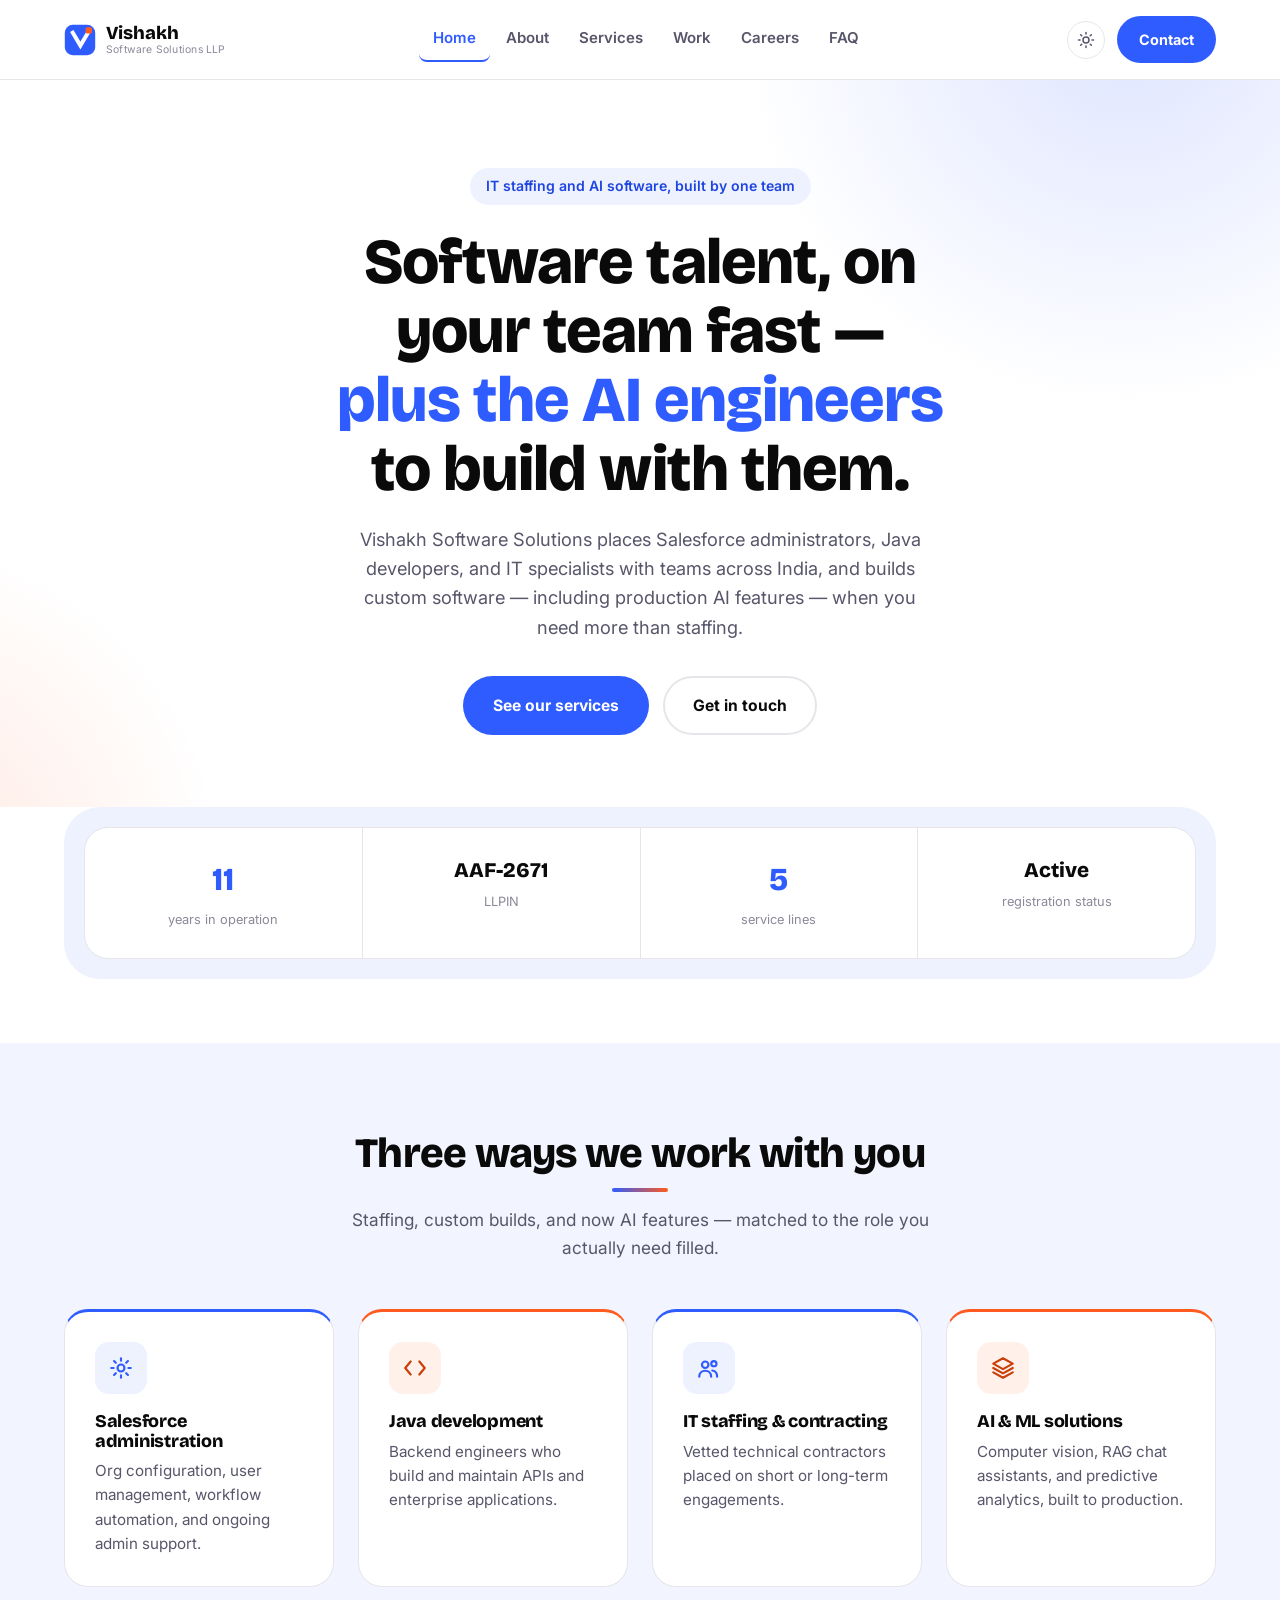
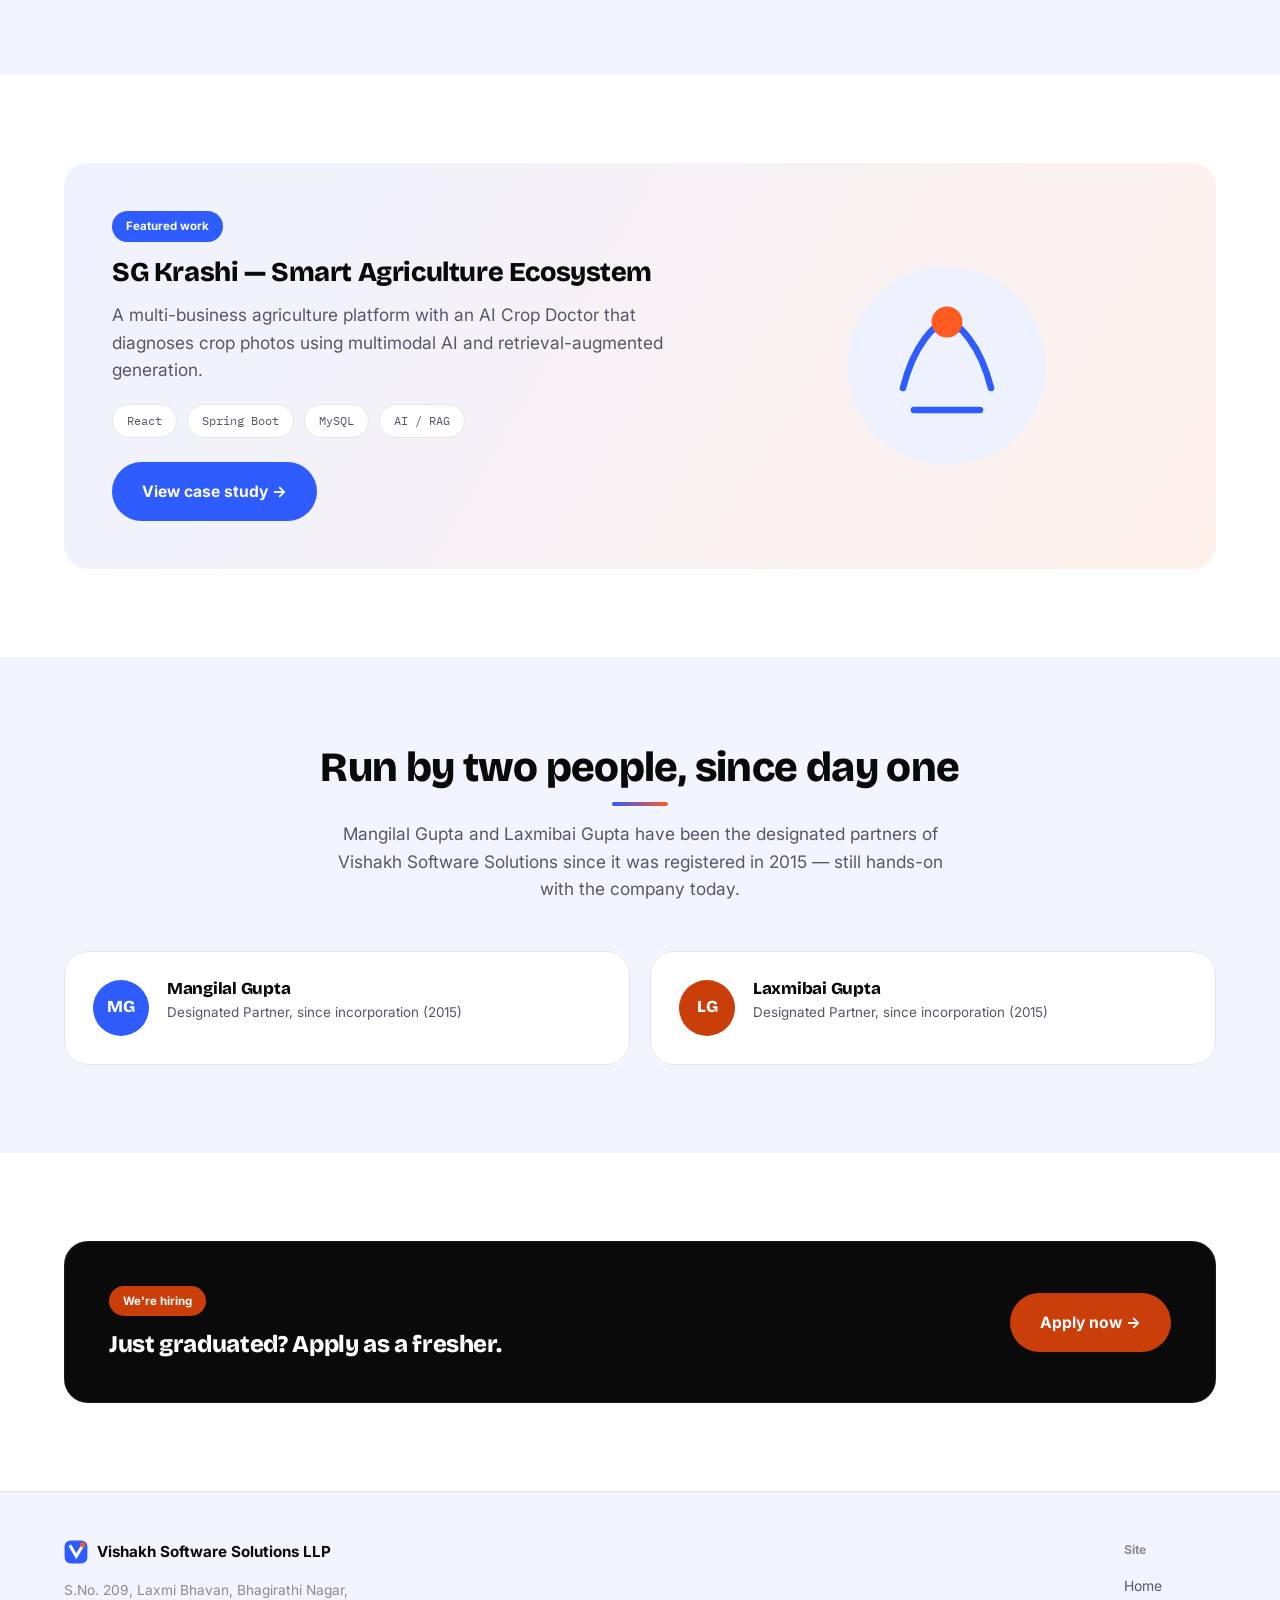
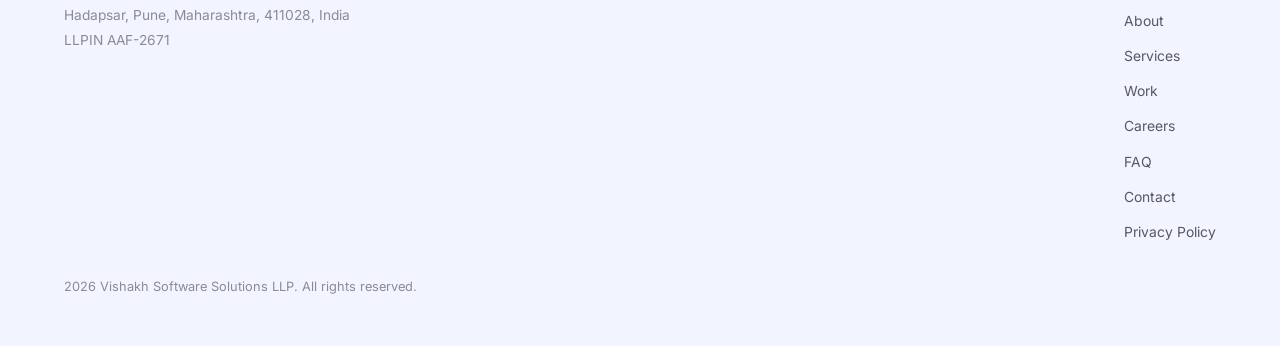
==== index.html @ b5a434f0 "Initial commit: Vishakh Software Solutions website" ====
<!DOCTYPE html>
<html lang="en">
<head>
<meta charset="UTF-8">
<script>(function(){try{var t=localStorage.getItem('vss-theme');if(t==='dark'){document.documentElement.setAttribute('data-theme','dark');}}catch(e){}})();</script>
<meta name="viewport" content="width=device-width, initial-scale=1, viewport-fit=cover">
<meta name="theme-color" content="#FFFFFF">
<title>Vishakh Software Solutions LLP — IT Staffing &amp; AI Engineering</title>
<meta name="description" content="Vishakh Software Solutions LLP is a Pune-based IT staffing and software development company placing Salesforce administrators, Java developers, and IT specialists since 2015, and building AI-powered software including computer vision, RAG chat assistants, and predictive analytics.">
<meta name="robots" content="index, follow">
<link rel="canonical" href="https://YOUR-DOMAIN.com/">

<meta property="og:type" content="website">
<meta property="og:title" content="Vishakh Software Solutions LLP | IT Staffing &amp; AI Engineering, Pune">
<meta property="og:description" content="Salesforce administrators, Java developers, and IT specialists — staffed or hired directly. Now building AI-powered software too. Based in Hadapsar, Pune since 2015.">
<meta property="og:url" content="https://YOUR-DOMAIN.com/">
<meta property="og:locale" content="en_IN">

<meta name="twitter:card" content="summary">
<meta name="twitter:title" content="Vishakh Software Solutions LLP">
<meta name="twitter:description" content="IT staffing &amp; AI software development in Pune, since 2015.">

<script type="application/ld+json">
{
  "@context": "https://schema.org",
  "@type": "ProfessionalService",
  "name": "Vishakh Software Solutions LLP",
  "legalName": "Vishakh Software Solutions LLP",
  "description": "IT staffing and software development company providing Salesforce administration, Java development, technical contracting, and AI/ML solutions.",
  "foundingDate": "2015-12-03",
  "address": {
    "@type": "PostalAddress",
    "streetAddress": "S.No. 209, Laxmi Bhavan, Bhagirathi Nagar, Hadapsar",
    "addressLocality": "Pune",
    "addressRegion": "Maharashtra",
    "postalCode": "411028",
    "addressCountry": "IN"
  },
  "areaServed": "IN",
  "knowsAbout": ["Salesforce Administration", "Java Development", "IT Staffing", "Custom Software Development", "AI and Machine Learning Solutions"]
}
</script>

<link rel="preconnect" href="https://fonts.googleapis.com">
<link rel="preconnect" href="https://fonts.gstatic.com" crossorigin>
<link href="https://fonts.googleapis.com/css2?family=Bricolage+Grotesque:opsz,wght@12..96,400;12..96,500;12..96,600;12..96,700;12..96,800&family=Inter:wght@400;500;600;700&family=IBM+Plex+Mono:wght@400;500;600&display=swap" rel="stylesheet">
<link rel="stylesheet" href="styles.css">
</head>
<body>

<nav class="nav">
  <div class="nav-inner">
    <a href="index.html" class="brand">
      <svg width="32" height="32" viewBox="0 0 40 40" aria-hidden="true">
        <rect x="1" y="1" width="38" height="38" rx="10" fill="var(--primary)"/>
        <path d="M11 11 L20.5 27 L30 11" fill="none" stroke="#FFFFFF" stroke-width="5" stroke-linecap="square" stroke-linejoin="miter"/>
        <rect x="27" y="4" width="8" height="8" rx="2" fill="var(--secondary)"/>
      </svg>
      <span class="brand-text">
        <span class="brand-mark">Vishakh</span>
        <span class="brand-sub">Software Solutions LLP</span>
      </span>
    </a>
    <button class="nav-toggle" id="navToggle" aria-expanded="false" aria-controls="navLinks">Menu</button>
    <ul class="nav-links" id="navLinks">
      <li><a href="index.html" aria-current="page">Home</a></li>
      <li><a href="about.html">About</a></li>
      <li><a href="services.html">Services</a></li>
      <li><a href="work.html">Work</a></li>
      <li><a href="careers.html">Careers</a></li>
      <li><a href="faq.html">FAQ</a></li>
    </ul>
    <div class="nav-right">
      <button class="theme-toggle" id="themeToggle" type="button" aria-pressed="false" aria-label="Switch to dark mode">
        <svg class="icon-sun" viewBox="0 0 24 24" width="18" height="18" fill="none" stroke="currentColor" stroke-width="2" stroke-linecap="round" stroke-linejoin="round" aria-hidden="true"><circle cx="12" cy="12" r="4"/><path d="M12 2v2M12 20v2M4.9 4.9l1.4 1.4M17.7 17.7l1.4 1.4M2 12h2M20 12h2M4.9 19.1l1.4-1.4M17.7 6.3l1.4-1.4"/></svg>
        <svg class="icon-moon" viewBox="0 0 24 24" width="18" height="18" fill="none" stroke="currentColor" stroke-width="2" stroke-linecap="round" stroke-linejoin="round" aria-hidden="true"><path d="M21 12.8A9 9 0 1 1 11.2 3a7 7 0 0 0 9.8 9.8Z"/></svg>
      </button>
      <a href="contact.html" class="btn btn-primary" style="padding:10px 20px;font-size:.9rem;">Contact</a>
    </div>
  </div>
</nav>

<main>

  <div class="hero">
    <div class="wrap hero-inner">
      <span class="tagline">IT staffing and AI software, built by one team</span>
      <h1 class="hero-head">Software talent, on your team fast &mdash; <span class="accent-text">plus the AI engineers</span> to build with them.</h1>
      <p class="hero-sub">Vishakh Software Solutions places Salesforce administrators, Java developers, and IT specialists with teams across India, and builds custom software &mdash; including production AI features &mdash; when you need more than staffing.</p>
      <div class="hero-cta">
        <a href="services.html" class="btn btn-primary">See our services</a>
        <a href="contact.html" class="btn btn-outline">Get in touch</a>
      </div>
    </div>
  </div>

  <div class="wrap" style="padding-bottom:64px;">
    <div class="strip-frame reveal">
    <div class="stat-strip">
      <div class="stat-cell"><span class="stat-num" data-count="11">0</span><span class="stat-label">years in operation</span></div>
      <div class="stat-cell"><span class="stat-num-static mono">AAF-2671</span><span class="stat-label">LLPIN</span></div>
      <div class="stat-cell"><span class="stat-num" data-count="5">0</span><span class="stat-label">service lines</span></div>
      <div class="stat-cell"><span class="stat-num-static mono">Active</span><span class="stat-label">registration status</span></div>
    </div>
    </div>
  </div>

  <section class="section section-soft">
    <div class="wrap">
      <div class="section-head reveal">
        <h2>Three ways we work with you</h2>
        <p class="section-lede">Staffing, custom builds, and now AI features &mdash; matched to the role you actually need filled.</p>
      </div>
      <div class="svc-grid">
        <div class="card reveal">
          <div class="icon-badge blue"><svg viewBox="0 0 24 24" fill="none" stroke="currentColor" stroke-width="2" stroke-linecap="round" stroke-linejoin="round"><circle cx="12" cy="12" r="3.2"/><path d="M12 3v2.2M12 18.8V21M21 12h-2.2M5.2 12H3M18.4 5.6l-1.6 1.6M7.2 16.8l-1.6 1.6M18.4 18.4l-1.6-1.6M7.2 7.2 5.6 5.6"/></svg></div>
          <h3>Salesforce administration</h3>
          <p>Org configuration, user management, workflow automation, and ongoing admin support.</p>
        </div>
        <div class="card reveal">
          <div class="icon-badge orange"><svg viewBox="0 0 24 24" fill="none" stroke="currentColor" stroke-width="2" stroke-linecap="round" stroke-linejoin="round"><path d="M8 6 3 12l5 6M16 6l5 6-5 6"/></svg></div>
          <h3>Java development</h3>
          <p>Backend engineers who build and maintain APIs and enterprise applications.</p>
        </div>
        <div class="card reveal">
          <div class="icon-badge blue"><svg viewBox="0 0 24 24" fill="none" stroke="currentColor" stroke-width="2" stroke-linecap="round" stroke-linejoin="round"><circle cx="8.5" cy="9" r="3"/><path d="M3 20c0-3.3 2.5-5.5 5.5-5.5S14 16.7 14 20"/><circle cx="16.5" cy="8" r="2.4"/><path d="M15 14.3c2.7.4 4.5 2.3 4.5 5.7"/></svg></div>
          <h3>IT staffing &amp; contracting</h3>
          <p>Vetted technical contractors placed on short or long-term engagements.</p>
        </div>
        <div class="card reveal">
          <div class="icon-badge orange"><svg viewBox="0 0 24 24" fill="none" stroke="currentColor" stroke-width="2" stroke-linecap="round" stroke-linejoin="round"><path d="M12 3 3 8l9 5 9-5-9-5Z"/><path d="M3 12l9 5 9-5M3 16l9 5 9-5"/></svg></div>
          <h3>AI &amp; ML solutions</h3>
          <p>Computer vision, RAG chat assistants, and predictive analytics, built to production.</p>
        </div>
      </div>
    </div>
  </section>

  <section class="section">
    <div class="wrap">
      <div class="spotlight reveal">
        <div>
          <span class="badge">Featured work</span>
          <h3>SG Krashi &mdash; Smart Agriculture Ecosystem</h3>
          <p class="section-lede" style="margin-top:0;">A multi-business agriculture platform with an AI Crop Doctor that diagnoses crop photos using multimodal AI and retrieval-augmented generation.</p>
          <div class="stack-row" style="justify-content:flex-start;">
            <span class="tech-pill">React</span>
            <span class="tech-pill">Spring Boot</span>
            <span class="tech-pill">MySQL</span>
            <span class="tech-pill">AI / RAG</span>
          </div>
          <div style="margin-top:24px;"><a href="work.html" class="btn btn-primary">View case study &rarr;</a></div>
        </div>
        <div class="spotlight-visual" aria-hidden="true">
          <svg viewBox="0 0 200 200" fill="none">
            <circle cx="100" cy="100" r="90" fill="var(--bg-tint-blue)"/>
            <path d="M60 120c10-40 30-60 40-60s30 20 40 60" stroke="var(--primary)" stroke-width="6" stroke-linecap="round" fill="none"/>
            <circle cx="100" cy="60" r="14" fill="var(--secondary)"/>
            <path d="M70 140h60" stroke="var(--primary)" stroke-width="6" stroke-linecap="round"/>
          </svg>
        </div>
      </div>
    </div>
  </section>

  <section class="section section-soft">
    <div class="wrap">
      <div class="section-head reveal">
        <h2>Run by two people, since day one</h2>
        <p class="section-lede">Mangilal Gupta and Laxmibai Gupta have been the designated partners of Vishakh Software Solutions since it was registered in 2015 &mdash; still hands-on with the company today.</p>
      </div>
      <div class="founders">
        <div class="founder-card reveal">
          <div class="avatar avatar-a">MG</div>
          <div><h3>Mangilal Gupta</h3><p class="founder-role">Designated Partner, since incorporation (2015)</p></div>
        </div>
        <div class="founder-card reveal">
          <div class="avatar avatar-b">LG</div>
          <div><h3>Laxmibai Gupta</h3><p class="founder-role">Designated Partner, since incorporation (2015)</p></div>
        </div>
      </div>
    </div>
  </section>

  <section class="section">
    <div class="wrap">
      <div class="cta-banner reveal">
        <div>
          <span class="badge">We're hiring</span>
          <h3>Just graduated? Apply as a fresher.</h3>
        </div>
        <a href="careers.html" class="btn btn-secondary">Apply now &rarr;</a>
      </div>
    </div>
  </section>

</main>

<footer>
  <div class="wrap foot-grid">
    <div class="foot-col">
      <div style="display:flex;align-items:center;gap:9px;margin-bottom:14px;">
        <svg viewBox="0 0 40 40" width="24" height="24" aria-hidden="true">
          <rect x="1" y="1" width="38" height="38" rx="10" fill="var(--primary)"/>
          <path d="M11 11 L20.5 27 L30 11" fill="none" stroke="#FFFFFF" stroke-width="5" stroke-linecap="square" stroke-linejoin="miter"/>
          <rect x="27" y="4" width="8" height="8" rx="2" fill="var(--secondary)"/>
        </svg>
        <h4 style="margin:0;color:var(--ink);font-size:.95rem;">Vishakh Software Solutions LLP</h4>
      </div>
      <p>S.No. 209, Laxmi Bhavan, Bhagirathi Nagar,</p>
      <p>Hadapsar, Pune, Maharashtra, 411028, India</p>
      <p>LLPIN AAF-2671</p>
    </div>
    <div class="foot-col">
      <h4>Site</h4>
      <ul class="foot-links">
        <li><a href="index.html">Home</a></li>
        <li><a href="about.html">About</a></li>
        <li><a href="services.html">Services</a></li>
        <li><a href="work.html">Work</a></li>
        <li><a href="careers.html">Careers</a></li>
        <li><a href="faq.html">FAQ</a></li>
        <li><a href="contact.html">Contact</a></li>
        <li><a href="privacy.html">Privacy Policy</a></li>
      </ul>
    </div>
  </div>
  <div class="wrap foot-bottom"><span id="year"></span> Vishakh Software Solutions LLP. All rights reserved.</div>
</footer>

<script src="main.js" defer></script>
</body>
</html>
---- styles.css ----
:root{
  box-sizing:border-box;
  --bg:#FFFFFF;
  --bg-soft:#F2F5FF;
  --bg-tint-blue:#EEF2FF;
  --bg-tint-orange:#FFF1EA;
  --surface:#FFFFFF;
  --ink:#0A0A0A;
  --ink-soft:#57566A;
  --ink-dim:#8B899A;
  --line:#E7E5EA;
  --primary:#2F5CFF;
  --primary-solid:#2F5CFF;
  --primary-deep:#1E45E0;
  --secondary:#FF5A1F;
  --secondary-solid:#C93E09;
  --secondary-deep:#A8340A;
  --focus:#1E45E0;
  --r-pill:999px;
  --r-lg:24px;
  --r-md:16px;
  --r-sm:10px;
  padding-top:env(safe-area-inset-top,0px);
  padding-bottom:env(safe-area-inset-bottom,0px);
}
:root[data-theme="dark"]{
  --bg:#0E1016;
  --bg-soft:#141A2C;
  --bg-tint-blue:#182236;
  --bg-tint-orange:#2A1A10;
  --surface:#171A22;
  --ink:#F3F4F8;
  --ink-soft:#B9BBC9;
  --ink-dim:#8B8DA0;
  --line:#272B38;
  --primary:#7C97FF;
  --primary-solid:#3854E6;
  --primary-deep:#4E6BFF;
  --secondary:#FF9466;
  --secondary-solid:#C24310;
  --secondary-deep:#E0601F;
  --focus:#9DB2FF;
}
html{scroll-padding-top:env(safe-area-inset-top,0px);}
*,*::before,*::after{box-sizing:inherit;}
html,body{height:100%;}
body{
  margin:0;background:var(--bg);color:var(--ink);
  font-family:'Inter',system-ui,-apple-system,'Segoe UI',sans-serif;
  font-size:17px;line-height:1.6;-webkit-font-smoothing:antialiased;
  overflow-x:hidden;
}
h1,h2,h3,.display{font-family:'Bricolage Grotesque',system-ui,sans-serif;font-weight:800;line-height:1.08;margin:0;letter-spacing:-0.015em;text-wrap:balance;}
.mono{font-family:'IBM Plex Mono','SFMono-Regular',Consolas,monospace;}
a{color:inherit;}
img{max-width:100%;display:block;}
button{font:inherit;}
:focus-visible{outline:2px solid var(--focus);outline-offset:3px;border-radius:4px;}
::selection{background:var(--primary);color:#fff;}

.wrap{max-width:1200px;margin:0 auto;padding:0 24px;}
@media (max-width:640px){.wrap{padding:0 20px;}}

.accent-text{color:var(--primary);}

/* nav */
.nav{position:sticky;top:env(safe-area-inset-top,0px);z-index:100;background:rgba(255,255,255,.9);backdrop-filter:blur(8px);-webkit-backdrop-filter:blur(8px);border-bottom:1px solid var(--line);}
:root[data-theme="dark"] .nav{background:rgba(14,16,22,.82);}
.nav-inner{display:flex;align-items:center;justify-content:space-between;padding:16px 24px;max-width:1200px;margin:0 auto;gap:16px;}
@media (max-width:640px){.nav-inner{padding:14px 20px;gap:8px;}}
@media (max-width:420px){
  .nav-inner{padding:14px 14px;}
  .brand-sub{display:none;}
  .brand-mark{font-size:1.02rem;}
  .nav-right{gap:6px;}
  .nav-right .btn-primary{padding:9px 12px;font-size:.78rem;}
  .theme-toggle{width:32px;height:32px;}
  .nav-toggle{padding:7px 9px;font-size:.8rem;}
}
.brand{display:flex;align-items:center;gap:10px;text-decoration:none;color:var(--ink);flex:none;}
.brand-text{display:flex;flex-direction:column;line-height:1;gap:3px;}
.brand-mark{font-family:'Bricolage Grotesque',sans-serif;font-weight:800;font-size:1.15rem;}
.brand-sub{font-size:.65rem;color:var(--ink-dim);letter-spacing:.02em;}
.nav-links{display:flex;align-items:center;gap:2px;list-style:none;margin:0;padding:0;}
.nav-links a{display:inline-block;padding:9px 14px;text-decoration:none;font-size:.94rem;font-weight:600;color:var(--ink-soft);border-radius:8px;border-bottom:2px solid transparent;transition:color .15s ease,background .15s ease;}
.nav-links a:hover{color:var(--ink);background:var(--bg-soft);}
.nav-links a[aria-current="page"]{color:var(--primary);border-bottom-color:var(--primary);}
.nav-right{display:flex;align-items:center;gap:12px;flex:none;}
.theme-toggle{display:inline-flex;align-items:center;justify-content:center;width:38px;height:38px;border-radius:50%;border:1px solid var(--line);background:var(--surface);color:var(--ink-soft);cursor:pointer;transition:border-color .15s ease,color .15s ease,transform .15s ease;flex:none;padding:0;}
.theme-toggle:hover{border-color:var(--primary);color:var(--primary);transform:scale(1.06);}
.theme-toggle .icon-moon{display:none;}
:root[data-theme="dark"] .theme-toggle .icon-sun{display:none;}
:root[data-theme="dark"] .theme-toggle .icon-moon{display:inline-flex;}
.nav-toggle{display:none;background:none;border:1px solid var(--line);border-radius:8px;padding:8px 12px;cursor:pointer;color:var(--ink);font-weight:600;}
@media (max-width:960px){
  .nav-links{display:none;position:absolute;top:100%;left:0;right:0;flex-direction:column;background:var(--surface);border-bottom:1px solid var(--line);padding:8px 20px 20px;gap:2px;align-items:stretch;}
  .nav-links.open{display:flex;}
  .nav-links a{padding:12px 8px;border-bottom:none;}
  .nav-links a[aria-current="page"]{background:var(--bg-tint-blue);border-radius:8px;}
  .nav-toggle{display:inline-block;}
}

/* buttons */
.btn{display:inline-flex;align-items:center;gap:8px;padding:15px 28px;border-radius:var(--r-pill);font-weight:700;font-size:.98rem;text-decoration:none;border:2px solid transparent;cursor:pointer;transition:transform .15s ease,background .15s ease,border-color .15s ease,color .15s ease;}
.btn:hover{transform:scale(1.03);}
.btn:active{transform:scale(.98);}
.btn-primary{background:var(--primary-solid);color:#fff;}
.btn-primary:hover{background:var(--primary-deep);}
.btn-secondary{background:var(--secondary-solid);color:#fff;}
.btn-secondary:hover{background:var(--secondary-deep);}
.btn-outline{background:var(--surface);border-color:var(--line);color:var(--ink);}
.btn-outline:hover{border-color:var(--primary);color:var(--primary);}
.btn-block{width:100%;justify-content:center;}
.btn[disabled]{opacity:.6;cursor:not-allowed;}

/* hero */
.hero{
  position:relative;padding:88px 0 72px;text-align:center;
}
.hero::before{
  content:'';position:absolute;inset:0;z-index:0;pointer-events:none;
  background:
    radial-gradient(620px circle at 88% -8%, rgba(47,92,255,.16), transparent 62%),
    radial-gradient(520px circle at -8% 108%, rgba(255,90,31,.14), transparent 62%);
  animation:heroGlow 9s ease-in-out infinite alternate;
}
:root[data-theme="dark"] .hero::before{
  background:
    radial-gradient(620px circle at 88% -8%, rgba(124,151,255,.22), transparent 62%),
    radial-gradient(520px circle at -8% 108%, rgba(255,148,102,.18), transparent 62%);
}
@keyframes heroGlow{from{opacity:.85;transform:scale(1);}to{opacity:1;transform:scale(1.06);}}
@media (prefers-reduced-motion:reduce){.hero::before{animation:none;}}
@media (max-width:640px){.hero{padding:56px 0 48px;}}
.hero-inner{position:relative;z-index:1;max-width:760px;margin:0 auto;}
.tagline{display:inline-flex;align-items:center;gap:8px;font-size:.88rem;font-weight:600;color:var(--primary-deep);background:var(--bg-tint-blue);padding:7px 16px;border-radius:var(--r-pill);margin:0 0 22px;}
.hero-head{font-size:clamp(2.4rem,5.6vw,4rem);}
.hero-sub{margin:22px auto 0;max-width:52ch;color:var(--ink-soft);font-size:1.14rem;}
.hero-cta{margin-top:34px;display:flex;gap:14px;flex-wrap:wrap;justify-content:center;}

/* stat strip */
.strip-frame{background:var(--bg-tint-blue);border-radius:calc(var(--r-lg) + 12px);padding:20px;}
.stat-strip{display:grid;grid-template-columns:repeat(4,1fr);gap:1px;background:var(--line);border:1px solid var(--line);border-radius:var(--r-lg);overflow:hidden;position:relative;z-index:1;}
@media (max-width:720px){.stat-strip{grid-template-columns:repeat(2,1fr);}}
.stat-cell{background:var(--surface);padding:26px 22px;text-align:center;}
.stat-num{font-family:'Bricolage Grotesque';font-weight:800;font-size:2rem;color:var(--primary);display:block;}
.stat-num-static{font-family:'Bricolage Grotesque';font-weight:800;font-size:1.3rem;color:var(--ink);display:block;}
.stat-label{font-size:.8rem;color:var(--ink-dim);margin-top:4px;}

/* sections */
.section{padding:88px 0;}
@media (max-width:640px){.section{padding:56px 0;}}
.section-soft{background:var(--bg-soft);}
.section-tint-orange{background:var(--bg-tint-orange);}
.section-head{max-width:640px;margin:0 auto 48px;text-align:center;}
.section-head h2{font-size:clamp(1.8rem,3.6vw,2.6rem);position:relative;padding-bottom:16px;}
.section-head h2::after{content:'';position:absolute;left:50%;bottom:0;transform:translateX(-50%);width:56px;height:4px;border-radius:2px;background:linear-gradient(90deg,var(--primary),var(--secondary));}
.section-lede{color:var(--ink-soft);font-size:1.08rem;margin-top:14px;}
.page-hero{
  padding:96px 0 40px;text-align:center;position:relative;overflow:hidden;
  background:
    radial-gradient(480px circle at 85% 0%, rgba(47,92,255,.10), transparent 60%),
    radial-gradient(420px circle at 10% 100%, rgba(255,90,31,.08), transparent 60%);
}
:root[data-theme="dark"] .page-hero{
  background:
    radial-gradient(480px circle at 85% 0%, rgba(124,151,255,.16), transparent 60%),
    radial-gradient(420px circle at 10% 100%, rgba(255,148,102,.12), transparent 60%);
}
@media (max-width:640px){.page-hero{padding:64px 0 24px;}}
.page-hero h1{font-size:clamp(2.1rem,4.6vw,3.3rem);max-width:20ch;margin:0 auto;position:relative;z-index:1;}
.page-hero .section-lede{max-width:56ch;margin:16px auto 0;position:relative;z-index:1;}

/* cards + icons */
.svc-grid{display:grid;grid-template-columns:repeat(4,1fr);gap:24px;}
@media (max-width:980px){.svc-grid{grid-template-columns:repeat(2,1fr);}}
@media (max-width:560px){.svc-grid{grid-template-columns:1fr;}}
.card{background:var(--surface);border:1px solid var(--line);border-top:3px solid var(--primary);border-radius:var(--r-lg);padding:30px;transition:transform .2s ease,box-shadow .2s ease,border-color .2s ease;position:relative;}
.svc-grid .card:hover,.portal-grid .card:hover{transform:translateY(-4px);box-shadow:0 16px 34px -14px rgba(10,10,20,.16);}
.svc-grid .card:nth-child(even){border-top-color:var(--secondary);}
.svc-grid .card:nth-child(1){transition-delay:0s,0s;}
.svc-grid .card:nth-child(2){transition-delay:.08s,.08s;}
.svc-grid .card:nth-child(3){transition-delay:.16s,.16s;}
.svc-grid .card:nth-child(4){transition-delay:.24s,.24s;}
.portal-grid .card:nth-child(1){transition-delay:0s,0s;}
.portal-grid .card:nth-child(2){transition-delay:.1s,.1s;}
.portal-grid .card:nth-child(3){transition-delay:.2s,.2s;}
.icon-badge{width:52px;height:52px;border-radius:14px;display:flex;align-items:center;justify-content:center;margin-bottom:18px;transition:transform .2s ease;}
.card:hover .icon-badge{transform:scale(1.12) rotate(-4deg);}
.icon-badge.blue{background:var(--bg-tint-blue);color:var(--primary);}
.icon-badge.orange{background:var(--bg-tint-orange);color:var(--secondary-solid);}
:root[data-theme="dark"] .icon-badge.orange{color:var(--secondary);}
.icon-badge svg{width:26px;height:26px;}
.card h3{font-size:1.12rem;margin-bottom:8px;}
.card p{color:var(--ink-soft);margin:0;font-size:.95rem;}
.card-badge{position:absolute;top:20px;right:20px;font-size:.68rem;font-weight:700;color:#fff;background:var(--secondary);padding:4px 10px;border-radius:var(--r-pill);}

/* AI spotlight */
.spotlight{background:linear-gradient(120deg,var(--bg-tint-blue),var(--bg-tint-orange));border-radius:var(--r-lg);padding:48px;display:grid;grid-template-columns:1.3fr 1fr;gap:40px;align-items:center;}
@media (max-width:860px){.spotlight{grid-template-columns:1fr;padding:32px;}}
.spotlight h3{font-size:1.7rem;margin-bottom:14px;}
.spotlight ul{margin:20px 0 0;padding:0;list-style:none;display:grid;gap:12px;}
.spotlight li{display:flex;gap:10px;font-size:.98rem;color:var(--ink-soft);}
.spotlight li::before{content:'';flex:none;width:8px;height:8px;border-radius:50%;background:var(--primary);margin-top:8px;}
.spotlight-visual{display:flex;align-items:center;justify-content:center;}
.spotlight-visual svg{width:100%;max-width:220px;height:auto;}

/* founders */
.founders{display:grid;grid-template-columns:repeat(2,1fr);gap:20px;}
@media (max-width:640px){.founders{grid-template-columns:1fr;}}
.founder-card{background:var(--surface);border:1px solid var(--line);border-radius:var(--r-lg);padding:28px;display:flex;gap:18px;align-items:flex-start;transition:opacity .6s ease,transform .6s ease;}
.founders .founder-card:nth-child(1){transition-delay:0s,0s;}
.founders .founder-card:nth-child(2){transition-delay:.1s,.1s;}
.avatar{width:56px;height:56px;border-radius:50%;flex:none;display:flex;align-items:center;justify-content:center;font-family:'Bricolage Grotesque';font-weight:800;font-size:1.05rem;color:#fff;}
.avatar-a{background:var(--primary-solid);}
.avatar-b{background:var(--secondary-solid);}
.founder-card h3{font-size:1.05rem;margin-bottom:4px;}
.founder-role{font-size:.84rem;color:var(--ink-soft);margin:0;}

.story p{max-width:66ch;color:var(--ink-soft);margin:0 0 18px;font-size:1.03rem;}
.story p:last-child{margin-bottom:0;}

.cred-strip{display:grid;grid-template-columns:repeat(4,1fr);border:1px solid var(--line);border-radius:var(--r-lg);overflow:hidden;background:var(--surface);}
@media (max-width:720px){.cred-strip{grid-template-columns:repeat(2,1fr);}}
.cred-cell{padding:22px 22px;border-right:1px solid var(--line);}
.cred-cell:nth-child(4n){border-right:none;}
@media (max-width:720px){.cred-cell:nth-child(2n){border-right:none;}.cred-cell:nth-child(-n+2){border-bottom:1px solid var(--line);}}
.cred-cell .k{font-size:.7rem;color:var(--ink-dim);margin:0 0 6px;}
.cred-cell .v{font-size:1rem;font-weight:700;margin:0;}

/* work page */
.portal-grid,.vertical-grid{display:grid;grid-template-columns:repeat(3,1fr);gap:18px;}
@media (max-width:820px){.portal-grid{grid-template-columns:1fr;}}
@media (max-width:760px){.vertical-grid{grid-template-columns:repeat(2,1fr);}}
@media (max-width:480px){.vertical-grid{grid-template-columns:1fr;}}
.vertical-chip{background:var(--surface);border:1px solid var(--line);border-radius:var(--r-md);padding:18px 20px;font-size:.95rem;font-weight:600;text-align:center;}
.vertical-grid .vertical-chip:nth-child(1){transition-delay:0s,0s;}
.vertical-grid .vertical-chip:nth-child(2){transition-delay:.08s,.08s;}
.vertical-grid .vertical-chip:nth-child(3){transition-delay:.16s,.16s;}
.vertical-grid .vertical-chip:nth-child(4){transition-delay:.24s,.24s;}
.vertical-grid .vertical-chip:nth-child(5){transition-delay:.32s,.32s;}
.vertical-grid .vertical-chip:nth-child(6){transition-delay:.4s,.4s;}
.stack-row{display:flex;gap:10px;flex-wrap:wrap;margin-top:20px;justify-content:center;}
.tech-pill{font-size:.78rem;font-family:'IBM Plex Mono';color:var(--ink-soft);border:1px solid var(--line);background:var(--surface);padding:6px 14px;border-radius:var(--r-pill);}

.crop-doctor{display:grid;grid-template-columns:1fr 1fr;gap:36px;align-items:center;margin-top:36px;}
@media (max-width:860px){.crop-doctor{grid-template-columns:1fr;}}
.mock-panel{background:var(--surface);border:1px solid var(--line);border-top:4px solid var(--primary);border-radius:var(--r-lg);padding:24px;}
.mock-row{display:flex;align-items:center;gap:14px;padding:14px;border-radius:var(--r-sm);background:var(--bg-soft);margin-bottom:10px;}
.mock-row:last-child{margin-bottom:0;}
.mock-icon{width:38px;height:38px;flex:none;border-radius:10px;display:flex;align-items:center;justify-content:center;color:#fff;font-size:1.1rem;}
.mock-icon.blue{background:var(--primary-solid);}
.mock-icon.orange{background:var(--secondary-solid);}
.mock-line{height:9px;border-radius:5px;background:var(--line);}
.mock-caption{font-size:.78rem;color:var(--ink-dim);text-align:center;margin-top:14px;}

.cta-banner{background:#0A0A0A;color:#fff;border-radius:var(--r-lg);padding:44px;display:flex;align-items:center;justify-content:space-between;gap:24px;flex-wrap:wrap;border:1px solid rgba(255,255,255,.08);}
.cta-banner h3{font-size:1.5rem;max-width:26ch;color:#fff;}
.cta-banner .badge{background:var(--secondary-solid);}

.badge{display:inline-flex;align-items:center;gap:6px;font-size:.72rem;font-weight:700;color:#fff;background:var(--primary-solid);padding:6px 14px;border-radius:var(--r-pill);margin-bottom:16px;}

/* forms */
.field{margin-bottom:18px;}
.field label{display:block;font-size:.86rem;margin-bottom:8px;color:var(--ink-soft);font-weight:600;}
.field .hint{font-size:.78rem;color:var(--ink-dim);margin-top:6px;}
.field input[type=text],.field input[type=email],.field input[type=tel],.field input[type=url],.field input[type=number],.field textarea{
  width:100%;padding:13px 16px;border-radius:var(--r-md);border:1.5px solid var(--line);background:var(--surface);color:var(--ink);font:inherit;font-size:.98rem;transition:border-color .15s ease;
}
.field textarea{min-height:120px;resize:vertical;}
.field input:focus,.field textarea:focus{border-color:var(--primary);}
.field.invalid input,.field.invalid textarea,.field.invalid .tag-input,.field.invalid .file-drop{border-color:var(--secondary-deep);}
.field-error{font-size:.78rem;color:var(--secondary-deep);margin-top:6px;display:none;}
.field.invalid .field-error{display:block;}
.form-grid{display:grid;grid-template-columns:1fr 1fr;gap:0 20px;}
@media (max-width:640px){.form-grid{grid-template-columns:1fr;}}
.form-card{background:var(--surface);border:1px solid var(--line);border-top:4px solid var(--primary);border-radius:var(--r-lg);padding:40px;}
@media (max-width:640px){.form-card{padding:24px;}}

.tag-input{display:flex;flex-wrap:wrap;gap:8px;padding:10px;border:1.5px solid var(--line);border-radius:var(--r-md);background:var(--surface);}
.tag-input:focus-within{border-color:var(--primary);}
.tag-chip{display:flex;align-items:center;gap:6px;background:var(--bg-tint-blue);border:1px solid rgba(47,92,255,.35);color:var(--primary);font-size:.84rem;font-weight:600;padding:6px 8px 6px 12px;border-radius:var(--r-pill);}
.tag-chip button{background:none;border:none;color:var(--primary);cursor:pointer;font-size:.9rem;line-height:1;padding:0;}
.tag-input input{flex:1;min-width:120px;border:none;background:none;color:var(--ink);font:inherit;padding:6px;outline:none;}

.file-drop{border:1.5px dashed var(--line);border-radius:var(--r-md);padding:26px;text-align:center;cursor:pointer;transition:border-color .15s ease,background .15s ease;position:relative;}
.file-drop:hover,.file-drop.drag{border-color:var(--primary);background:var(--bg-tint-blue);}
.file-drop input{position:absolute;inset:0;opacity:0;cursor:pointer;}
.file-drop .fd-name{font-size:.88rem;color:var(--ink);margin-top:8px;font-weight:700;}
.file-note{font-size:.8rem;color:var(--ink-dim);margin-top:10px;}

.form-msg{font-size:.9rem;padding:14px 16px;border-radius:var(--r-md);display:none;margin-top:16px;}
.form-msg.show{display:block;}
.form-msg.ok{background:var(--bg-tint-blue);color:var(--primary);border:1px solid rgba(47,92,255,.3);}
.form-msg.err{background:var(--bg-tint-orange);color:var(--secondary-solid);border:1px solid rgba(201,62,9,.3);}

.success-panel{text-align:center;padding:40px 20px;display:none;}
.success-panel.show{display:block;}
.success-check{width:64px;height:64px;margin:0 auto 20px;}
.success-check circle{fill:none;stroke:var(--primary);stroke-width:2;stroke-dasharray:166;stroke-dashoffset:166;animation:circleIn .6s ease forwards;}
.success-check path{fill:none;stroke:var(--primary);stroke-width:3;stroke-linecap:round;stroke-linejoin:round;stroke-dasharray:48;stroke-dashoffset:48;animation:checkIn .4s .5s ease forwards;}
@keyframes circleIn{to{stroke-dashoffset:0;}}
@keyframes checkIn{to{stroke-dashoffset:0;}}
@media (prefers-reduced-motion:reduce){.success-check circle,.success-check path{animation:none;stroke-dashoffset:0;}}
.success-panel h3{font-size:1.4rem;margin-bottom:10px;}
.success-panel p{color:var(--ink-soft);max-width:44ch;margin:0 auto;}
.success-recap{margin-top:24px;text-align:left;background:var(--bg-soft);border-radius:var(--r-md);padding:18px 20px;font-size:.88rem;color:var(--ink-soft);display:inline-block;}

/* consent + honeypot */
.consent-field{margin-top:4px;}
.consent-label{display:flex;gap:10px;align-items:flex-start;font-size:.88rem;color:var(--ink-soft);cursor:pointer;font-weight:400;}
.consent-label input{margin-top:3px;flex:none;width:16px;height:16px;accent-color:var(--primary);}
.consent-label a{color:var(--primary);font-weight:600;text-decoration:underline;}
.hp-field{position:absolute;width:1px;height:1px;padding:0;margin:-1px;overflow:hidden;clip:rect(0,0,0,0);white-space:nowrap;border:0;}

/* faq */
.faq-list{display:flex;flex-direction:column;gap:12px;max-width:760px;margin:0 auto;}
.faq-item{background:var(--surface);border:1px solid var(--line);border-radius:var(--r-md);overflow:hidden;}
.faq-item summary{list-style:none;cursor:pointer;padding:20px 24px;display:flex;justify-content:space-between;align-items:center;gap:16px;font-weight:700;font-size:.98rem;}
.faq-item summary::-webkit-details-marker{display:none;}
.faq-item summary::after{content:'+';font-family:'Bricolage Grotesque';font-size:1.4rem;color:var(--primary);transition:transform .2s ease;flex:none;}
.faq-item[open] summary::after{transform:rotate(45deg);}
.faq-item .faq-a{padding:0 24px 22px;margin:0;color:var(--ink-soft);font-size:.94rem;max-width:60ch;}

/* contact */
.contact-grid{display:grid;grid-template-columns:1fr 1fr;gap:36px;}
@media (max-width:860px){.contact-grid{grid-template-columns:1fr;gap:28px;}}
.addr-block{background:var(--surface);border:1px solid var(--line);border-radius:var(--r-lg);padding:30px;}
.addr-block h3{font-size:1.05rem;margin-bottom:16px;}
.addr-block .k{font-size:.7rem;color:var(--ink-dim);margin:16px 0 4px;}
.addr-block .k:first-of-type{margin-top:0;}
.addr-block .v{margin:0;font-size:.98rem;}
.note{font-size:.88rem;color:var(--ink-dim);margin-top:16px;}

/* privacy page */
.policy{max-width:76ch;margin:0 auto;}
.policy h2{font-size:1.4rem;margin:40px 0 14px;}
.policy h2:first-child{margin-top:0;}
.policy p{color:var(--ink-soft);margin:0 0 16px;font-size:1.02rem;}
.policy ul{color:var(--ink-soft);margin:0 0 16px;padding-left:22px;}
.policy li{margin-bottom:8px;}
.policy .placeholder{background:var(--bg-tint-orange);color:var(--secondary-solid);padding:2px 8px;border-radius:6px;font-weight:600;font-family:'IBM Plex Mono',monospace;font-size:.92em;}

/* 404 page */
.error-page{min-height:60vh;display:flex;align-items:center;justify-content:center;text-align:center;padding:64px 24px;}
.error-page .code{font-family:'Bricolage Grotesque';font-weight:800;font-size:clamp(4rem,14vw,8rem);color:var(--primary);line-height:1;}

footer{border-top:1px solid var(--line);padding:48px 0 calc(48px + env(safe-area-inset-bottom,0px));background:var(--bg-soft);}
.foot-grid{display:flex;justify-content:space-between;gap:24px;flex-wrap:wrap;}
.foot-col p{margin:3px 0;font-size:.86rem;color:var(--ink-dim);}
.foot-col h4{font-size:.76rem;margin:0 0 12px;color:var(--ink-dim);font-weight:700;}
.foot-links{list-style:none;padding:0;margin:0;display:flex;flex-direction:column;gap:8px;}
.foot-links a{font-size:.87rem;text-decoration:none;color:var(--ink-soft);}
.foot-links a:hover{color:var(--primary);}
.foot-bottom{margin-top:32px;font-size:.8rem;color:var(--ink-dim);}

/* reveal */
.reveal{opacity:0;transform:translateY(24px);transition:opacity .6s ease,transform .6s ease;}
.reveal.in-view{opacity:1;transform:translateY(0);}
@media (prefers-reduced-motion:reduce){.reveal{opacity:1;transform:none;transition:none;}}
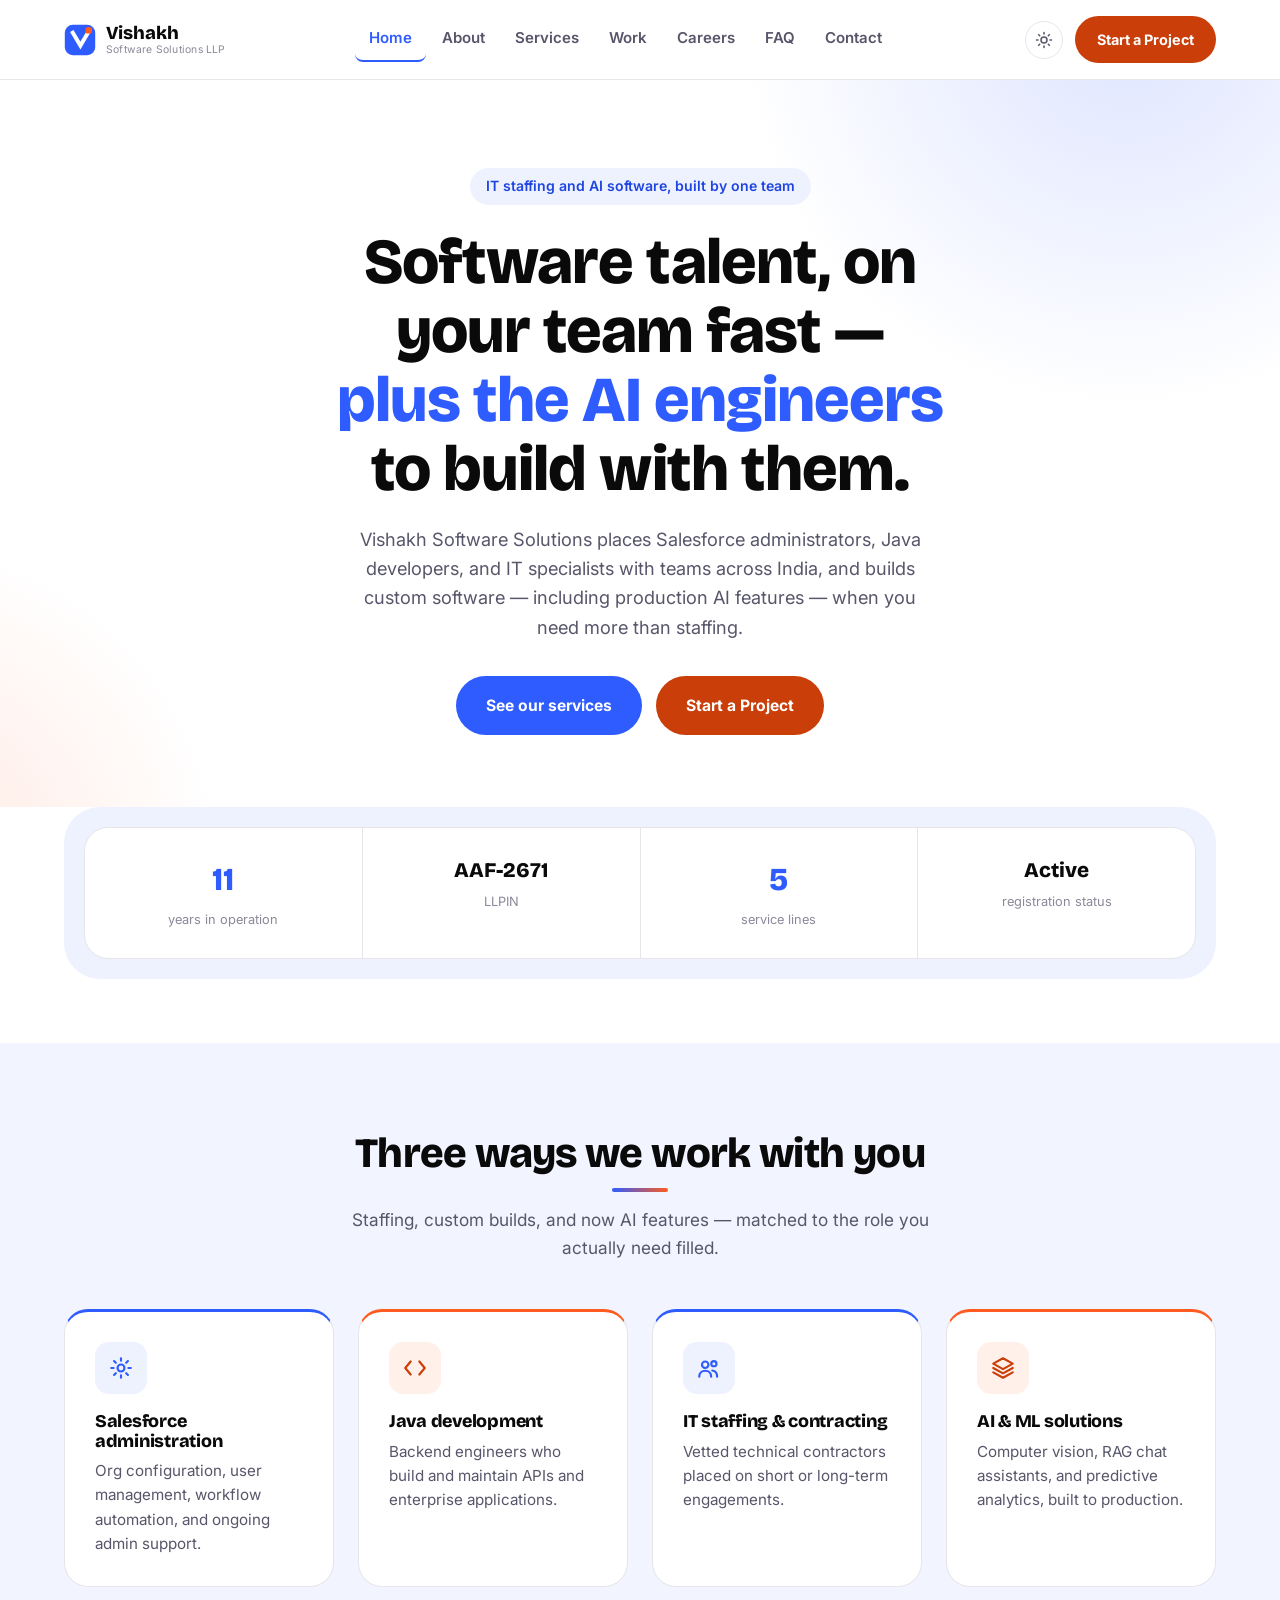
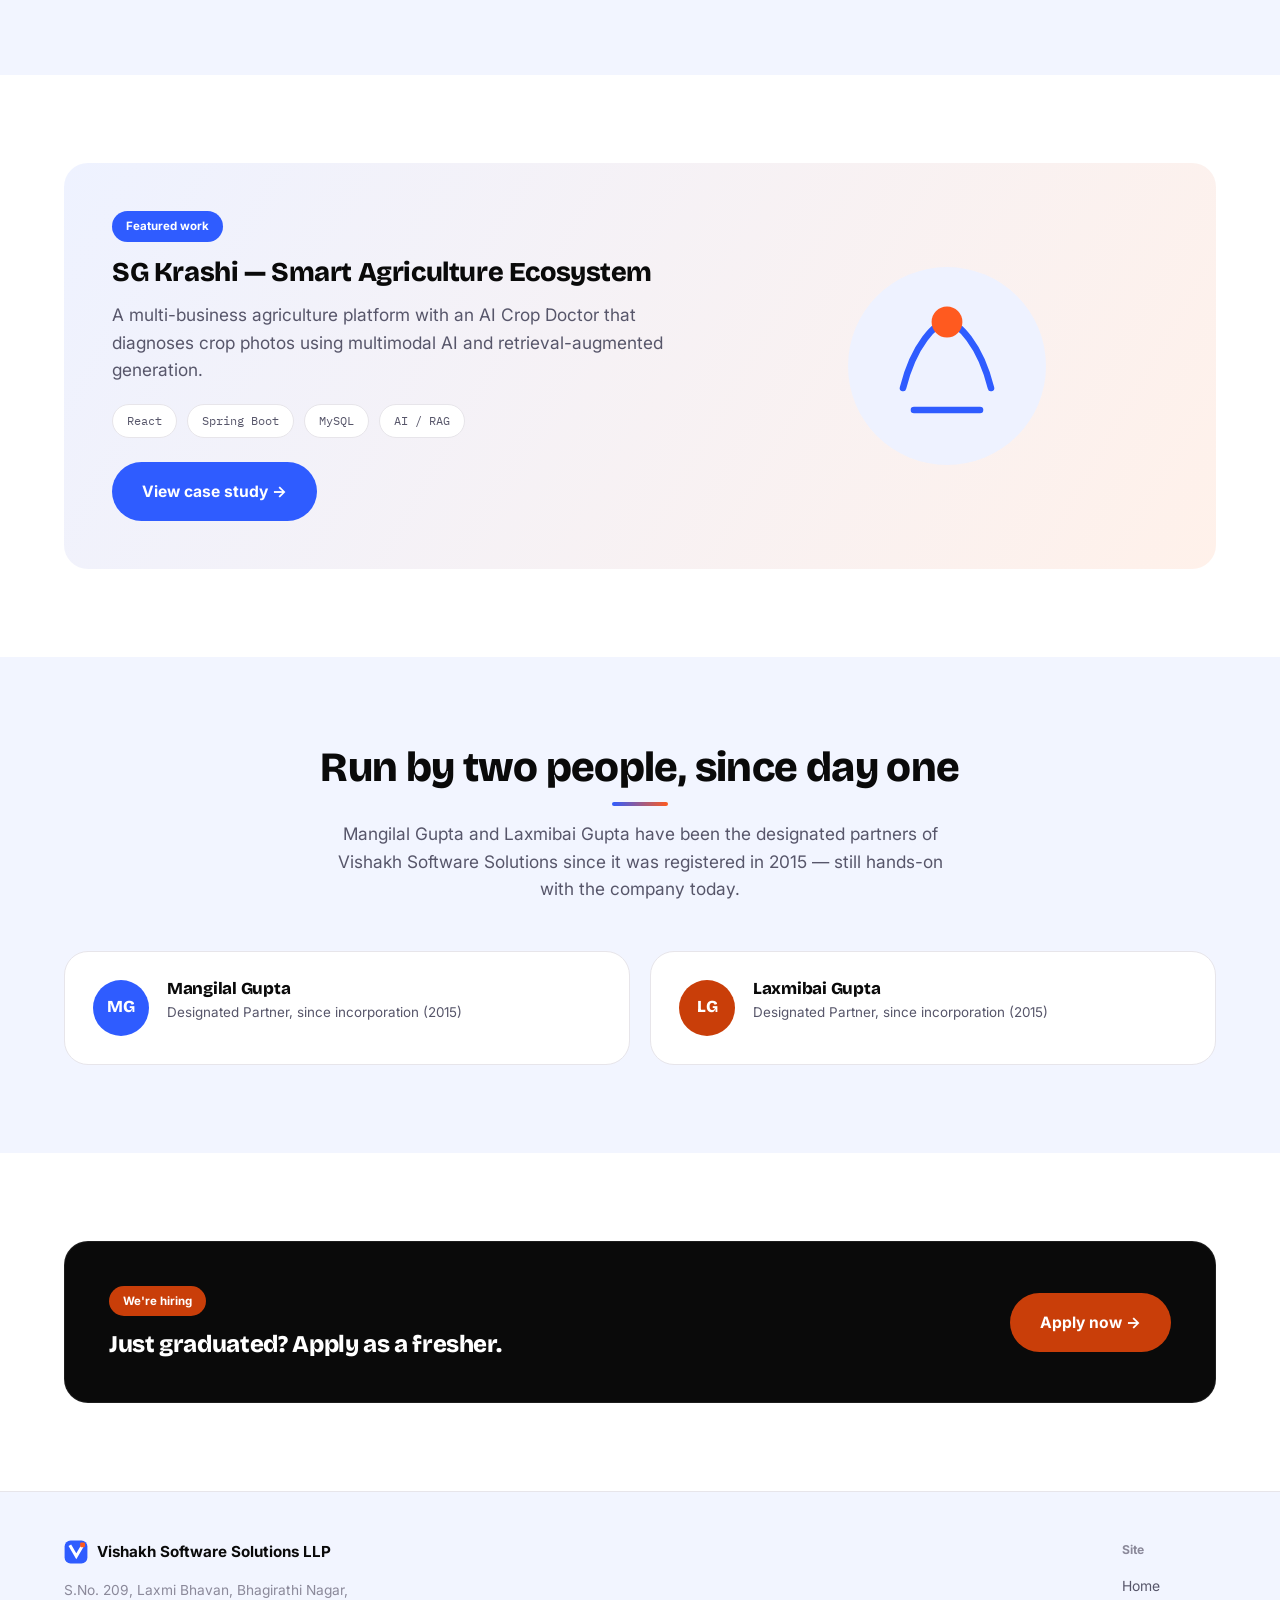
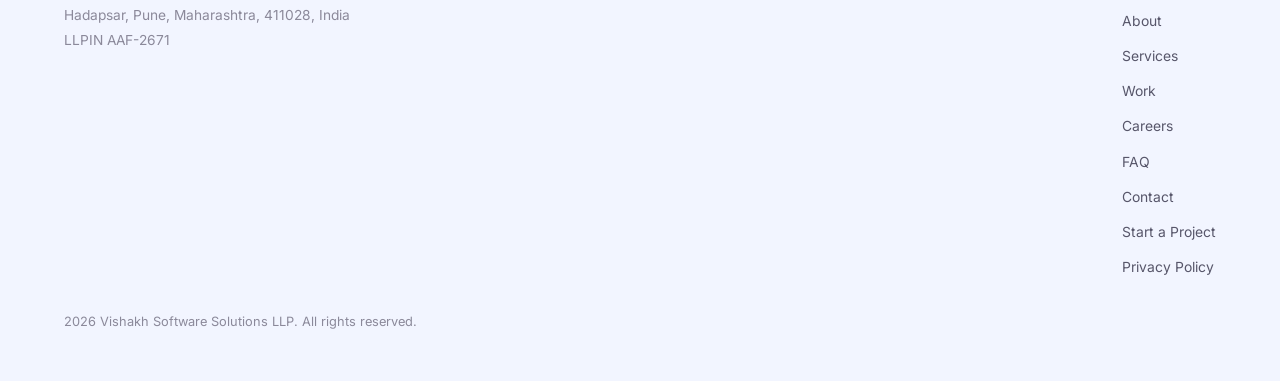
==== commit 88f2b553: "Add Work With Us client inquiry page with Netlify Forms, nav/footer entry points, and privacy policy" ====
--- a/index.html
+++ b/index.html
@@ -69,13 +69,14 @@
       <li><a href="work.html">Work</a></li>
       <li><a href="careers.html">Careers</a></li>
       <li><a href="faq.html">FAQ</a></li>
+      <li><a href="contact.html">Contact</a></li>
     </ul>
     <div class="nav-right">
       <button class="theme-toggle" id="themeToggle" type="button" aria-pressed="false" aria-label="Switch to dark mode">
         <svg class="icon-sun" viewBox="0 0 24 24" width="18" height="18" fill="none" stroke="currentColor" stroke-width="2" stroke-linecap="round" stroke-linejoin="round" aria-hidden="true"><circle cx="12" cy="12" r="4"/><path d="M12 2v2M12 20v2M4.9 4.9l1.4 1.4M17.7 17.7l1.4 1.4M2 12h2M20 12h2M4.9 19.1l1.4-1.4M17.7 6.3l1.4-1.4"/></svg>
         <svg class="icon-moon" viewBox="0 0 24 24" width="18" height="18" fill="none" stroke="currentColor" stroke-width="2" stroke-linecap="round" stroke-linejoin="round" aria-hidden="true"><path d="M21 12.8A9 9 0 1 1 11.2 3a7 7 0 0 0 9.8 9.8Z"/></svg>
       </button>
-      <a href="contact.html" class="btn btn-primary" style="padding:10px 20px;font-size:.9rem;">Contact</a>
+      <a href="work-with-us.html" class="btn btn-secondary nav-cta"><span class="nav-cta-full">Start a Project</span><span class="nav-cta-short">Start</span></a>
     </div>
   </div>
 </nav>
@@ -89,7 +90,7 @@
       <p class="hero-sub">Vishakh Software Solutions places Salesforce administrators, Java developers, and IT specialists with teams across India, and builds custom software &mdash; including production AI features &mdash; when you need more than staffing.</p>
       <div class="hero-cta">
         <a href="services.html" class="btn btn-primary">See our services</a>
-        <a href="contact.html" class="btn btn-outline">Get in touch</a>
+        <a href="work-with-us.html" class="btn btn-secondary">Start a Project</a>
       </div>
     </div>
   </div>
@@ -221,6 +222,7 @@
         <li><a href="careers.html">Careers</a></li>
         <li><a href="faq.html">FAQ</a></li>
         <li><a href="contact.html">Contact</a></li>
+        <li><a href="work-with-us.html">Start a Project</a></li>
         <li><a href="privacy.html">Privacy Policy</a></li>
       </ul>
     </div>
--- a/styles.css
+++ b/styles.css
@@ -67,15 +67,26 @@
 .nav{position:sticky;top:env(safe-area-inset-top,0px);z-index:100;background:rgba(255,255,255,.9);backdrop-filter:blur(8px);-webkit-backdrop-filter:blur(8px);border-bottom:1px solid var(--line);}
 :root[data-theme="dark"] .nav{background:rgba(14,16,22,.82);}
 .nav-inner{display:flex;align-items:center;justify-content:space-between;padding:16px 24px;max-width:1200px;margin:0 auto;gap:16px;}
+.brand,.nav-right{min-width:0;}
+.nav-cta-short{display:none;}
 @media (max-width:640px){.nav-inner{padding:14px 20px;gap:8px;}}
 @media (max-width:420px){
   .nav-inner{padding:14px 14px;}
   .brand-sub{display:none;}
   .brand-mark{font-size:1.02rem;}
   .nav-right{gap:6px;}
-  .nav-right .btn-primary{padding:9px 12px;font-size:.78rem;}
+  .nav-right a.nav-cta{padding:9px 12px;font-size:.78rem;}
+  .nav-cta-full{display:none;}
+  .nav-cta-short{display:inline;}
   .theme-toggle{width:32px;height:32px;}
   .nav-toggle{padding:7px 9px;font-size:.8rem;}
+}
+@media (max-width:340px){
+  .nav-inner{gap:4px;padding:10px 10px;}
+  .nav-right{gap:4px;}
+  .theme-toggle{width:28px;height:28px;}
+  .nav-toggle{padding:6px 7px;font-size:.72rem;}
+  .nav-right a.nav-cta{padding:7px 8px;font-size:.68rem;}
 }
 .brand{display:flex;align-items:center;gap:10px;text-decoration:none;color:var(--ink);flex:none;}
 .brand-text{display:flex;flex-direction:column;line-height:1;gap:3px;}
@@ -86,6 +97,7 @@
 .nav-links a:hover{color:var(--ink);background:var(--bg-soft);}
 .nav-links a[aria-current="page"]{color:var(--primary);border-bottom-color:var(--primary);}
 .nav-right{display:flex;align-items:center;gap:12px;flex:none;}
+.nav-right a.nav-cta{padding:10px 20px;font-size:.9rem;white-space:nowrap;}
 .theme-toggle{display:inline-flex;align-items:center;justify-content:center;width:38px;height:38px;border-radius:50%;border:1px solid var(--line);background:var(--surface);color:var(--ink-soft);cursor:pointer;transition:border-color .15s ease,color .15s ease,transform .15s ease;flex:none;padding:0;}
 .theme-toggle:hover{border-color:var(--primary);color:var(--primary);transform:scale(1.06);}
 .theme-toggle .icon-moon{display:none;}
@@ -193,6 +205,7 @@
 .icon-badge svg{width:26px;height:26px;}
 .card h3{font-size:1.12rem;margin-bottom:8px;}
 .card p{color:var(--ink-soft);margin:0;font-size:.95rem;}
+.card .svc-link{margin-top:14px;}
 .card-badge{position:absolute;top:20px;right:20px;font-size:.68rem;font-weight:700;color:#fff;background:var(--secondary);padding:4px 10px;border-radius:var(--r-pill);}
 
 /* AI spotlight */
@@ -306,6 +319,56 @@
 .success-panel p{color:var(--ink-soft);max-width:44ch;margin:0 auto;}
 .success-recap{margin-top:24px;text-align:left;background:var(--bg-soft);border-radius:var(--r-md);padding:18px 20px;font-size:.88rem;color:var(--ink-soft);display:inline-block;}
 
+/* option cards (work-with-us) */
+.option-cards{display:grid;grid-template-columns:repeat(4,1fr);gap:16px;list-style:none;margin:0;padding:0;border:none;}
+@media (max-width:860px){.option-cards{grid-template-columns:repeat(2,1fr);}}
+@media (max-width:480px){.option-cards{grid-template-columns:1fr;}}
+.option-card{position:relative;display:block;cursor:pointer;}
+.option-card input{position:absolute;opacity:0;width:1px;height:1px;margin:0;}
+.option-card-inner{display:block;background:var(--surface);border:2px solid var(--line);border-radius:var(--r-lg);padding:26px 22px;transition:border-color .15s ease,background .15s ease,transform .15s ease;position:relative;}
+.option-card:hover .option-card-inner{border-color:var(--primary);transform:translateY(-2px);}
+.option-card input:checked + .option-card-inner{border-color:var(--primary);background:var(--bg-tint-blue);}
+.option-card input:focus-visible + .option-card-inner{outline:2px solid var(--focus);outline-offset:3px;}
+.option-card-icon{width:44px;height:44px;border-radius:12px;background:var(--bg-tint-blue);color:var(--primary);display:flex;align-items:center;justify-content:center;margin-bottom:14px;}
+.option-card-icon svg{width:22px;height:22px;}
+.option-card-title{font-family:'Bricolage Grotesque';font-weight:700;font-size:1.02rem;margin-bottom:6px;display:block;color:var(--ink);}
+.option-card-desc{color:var(--ink-soft);font-size:.86rem;display:block;}
+.option-card-check{position:absolute;top:14px;right:14px;width:20px;height:20px;border-radius:50%;background:var(--primary);color:#fff;display:none;align-items:center;justify-content:center;font-size:.72rem;}
+.option-card input:checked + .option-card-inner .option-card-check{display:flex;}
+
+/* select fields (shared) */
+.field select{
+  width:100%;padding:13px 16px;border-radius:var(--r-md);border:1.5px solid var(--line);background:var(--surface);color:var(--ink);font:inherit;font-size:.98rem;transition:border-color .15s ease;
+}
+.field select:focus{border-color:var(--primary);}
+
+/* conditional staffing-only fields */
+.staffing-extra{display:none;}
+.staffing-extra.show{display:grid;}
+
+/* work-with-us side panel */
+.inquiry-layout{display:grid;grid-template-columns:1.6fr 1fr;gap:36px;align-items:start;}
+@media (max-width:960px){.inquiry-layout{grid-template-columns:1fr;}}
+.side-panel{background:var(--surface);border:1px solid var(--line);border-top:4px solid var(--secondary);border-radius:var(--r-lg);padding:30px;}
+@media (min-width:961px){.side-panel{position:sticky;top:100px;}}
+.side-panel h3{font-size:1.1rem;margin-bottom:6px;}
+.side-panel .section-lede{font-size:.92rem;margin-top:0;margin-bottom:10px;}
+.side-contact-row{display:flex;align-items:center;gap:12px;padding:14px 0;border-top:1px solid var(--line);}
+.side-contact-row:first-of-type{border-top:none;}
+.side-contact-icon{width:38px;height:38px;border-radius:10px;background:var(--bg-tint-blue);color:var(--primary);display:flex;align-items:center;justify-content:center;flex:none;}
+.side-contact-icon svg{width:19px;height:19px;}
+.side-contact-text{font-size:.9rem;min-width:0;}
+.side-contact-text .k{display:block;font-size:.72rem;color:var(--ink-dim);margin-bottom:2px;}
+.side-contact-text a{word-break:break-word;}
+
+/* next steps strip */
+.next-steps{display:grid;grid-template-columns:repeat(3,1fr);gap:20px;}
+@media (max-width:760px){.next-steps{grid-template-columns:1fr;}}
+.next-step{text-align:center;padding:24px;}
+.next-step-num{font-family:'Bricolage Grotesque';font-weight:800;font-size:1.6rem;color:var(--primary);margin-bottom:10px;}
+.next-step h4{font-size:1rem;margin-bottom:6px;}
+.next-step p{color:var(--ink-soft);font-size:.9rem;margin:0;}
+
 /* consent + honeypot */
 .consent-field{margin-top:4px;}
 .consent-label{display:flex;gap:10px;align-items:flex-start;font-size:.88rem;color:var(--ink-soft);cursor:pointer;font-weight:400;}
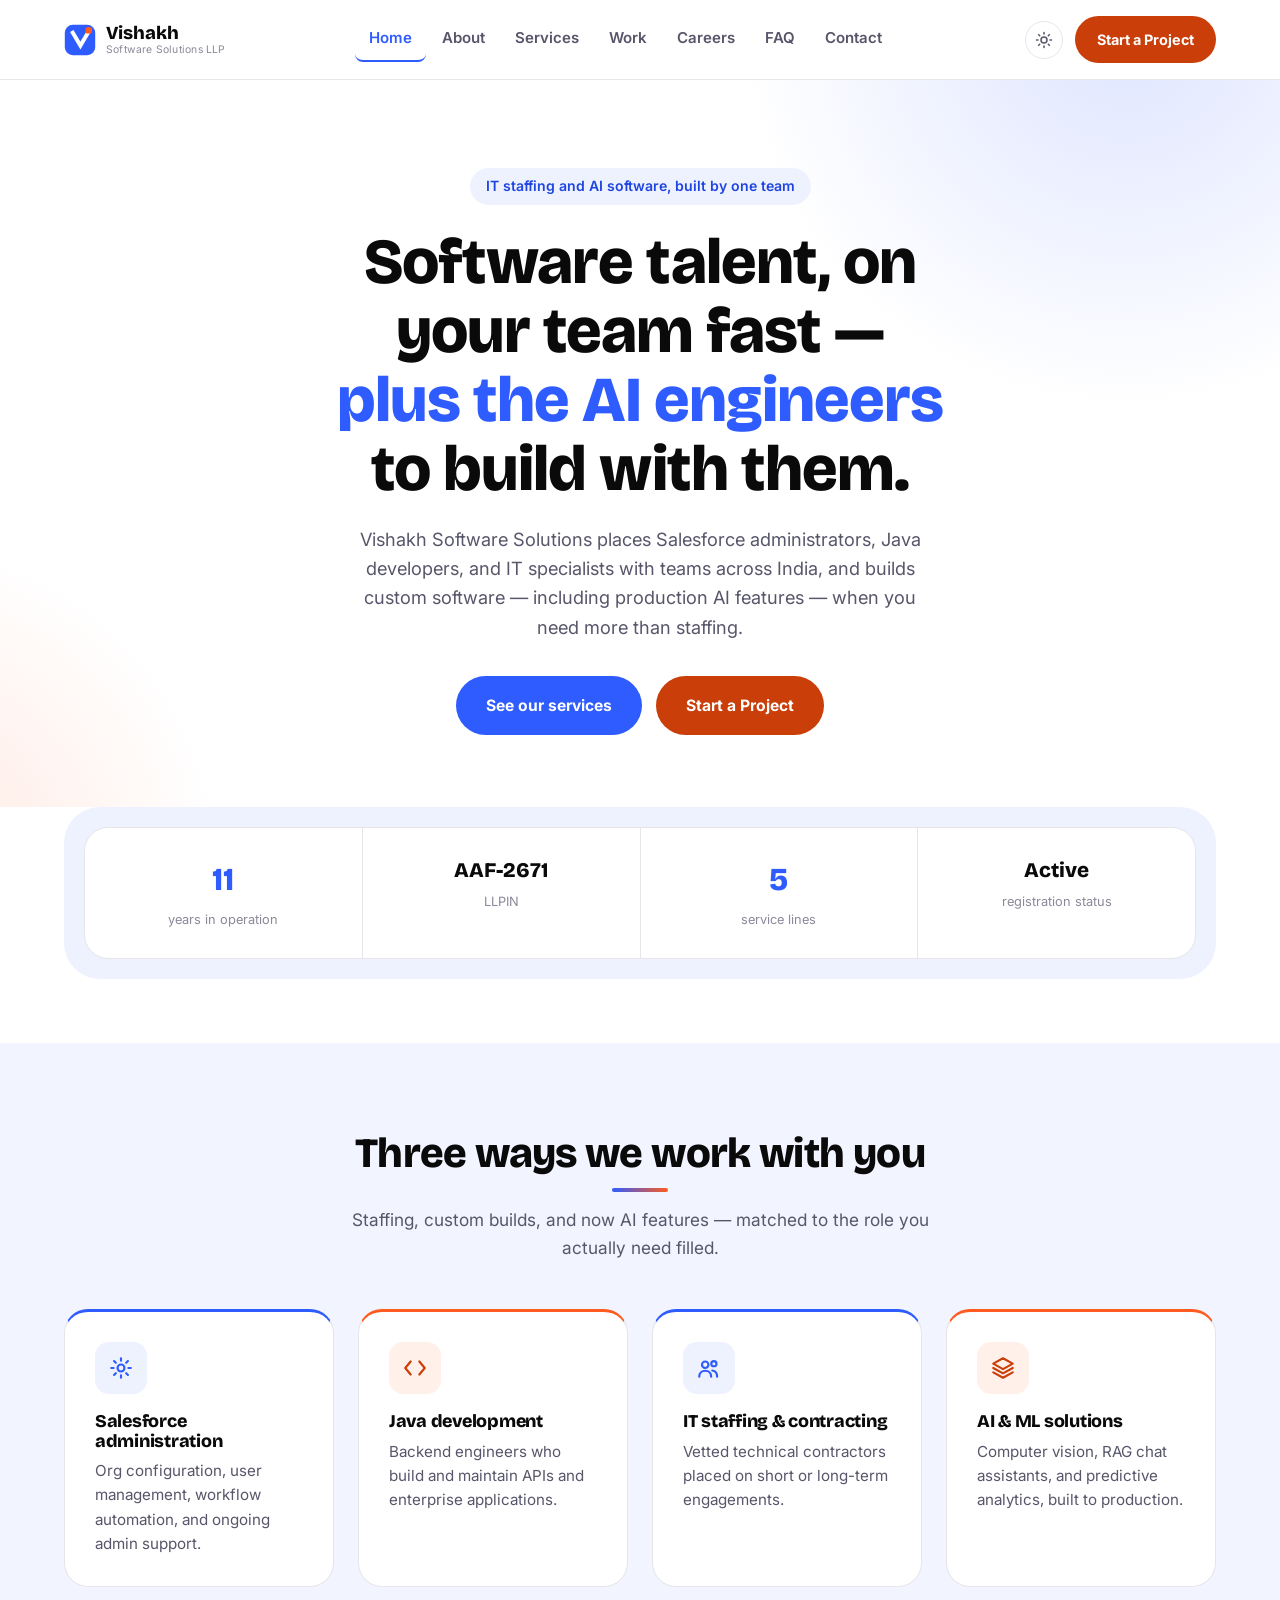
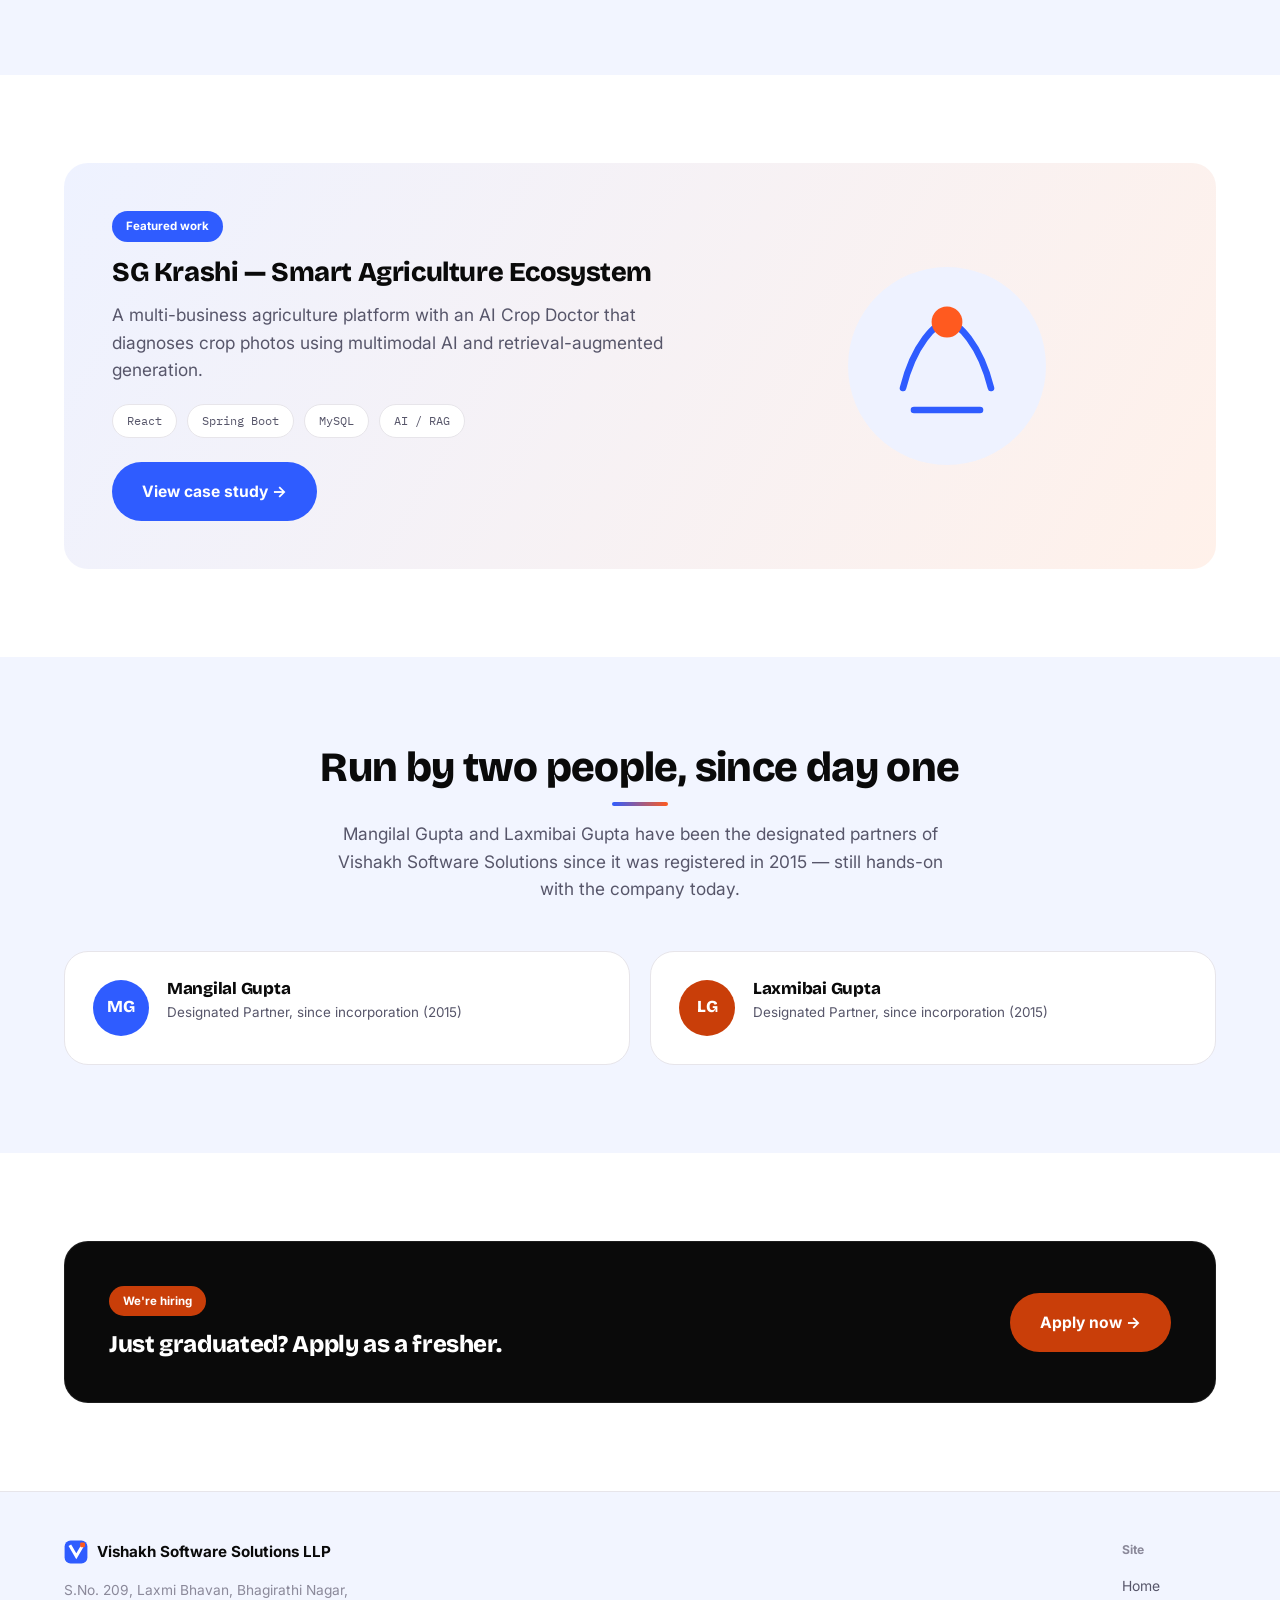
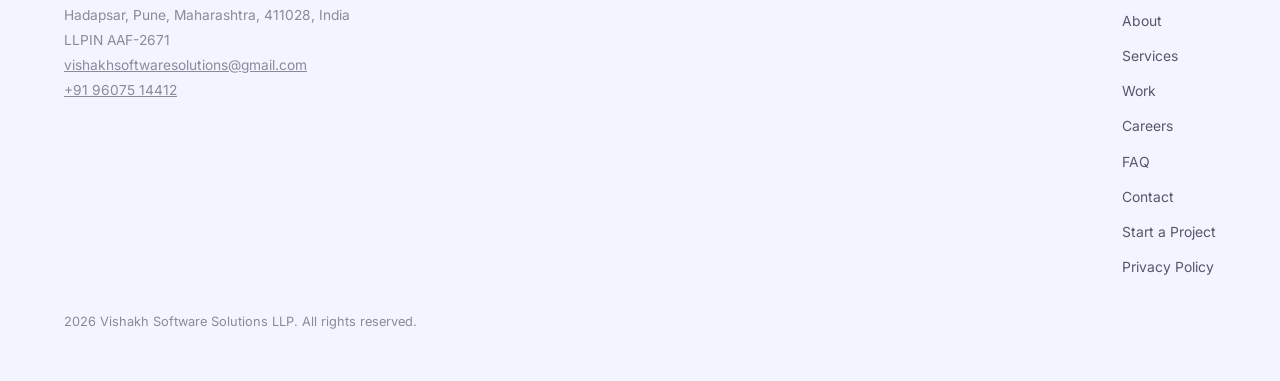
==== commit c9d94fd3: "Add real contact details (email, phone), remove WhatsApp entirely, drop unfilled reply-time placehol" ====
--- a/index.html
+++ b/index.html
@@ -28,6 +28,8 @@
   "legalName": "Vishakh Software Solutions LLP",
   "description": "IT staffing and software development company providing Salesforce administration, Java development, technical contracting, and AI/ML solutions.",
   "foundingDate": "2015-12-03",
+  "email": "vishakhsoftwaresolutions@gmail.com",
+  "telephone": "+919607514412",
   "address": {
     "@type": "PostalAddress",
     "streetAddress": "S.No. 209, Laxmi Bhavan, Bhagirathi Nagar, Hadapsar",
@@ -211,6 +213,8 @@
       <p>S.No. 209, Laxmi Bhavan, Bhagirathi Nagar,</p>
       <p>Hadapsar, Pune, Maharashtra, 411028, India</p>
       <p>LLPIN AAF-2671</p>
+      <p><a href="mailto:vishakhsoftwaresolutions@gmail.com">vishakhsoftwaresolutions@gmail.com</a></p>
+      <p><a href="tel:+919607514412">+91 96075 14412</a></p>
     </div>
     <div class="foot-col">
       <h4>Site</h4>
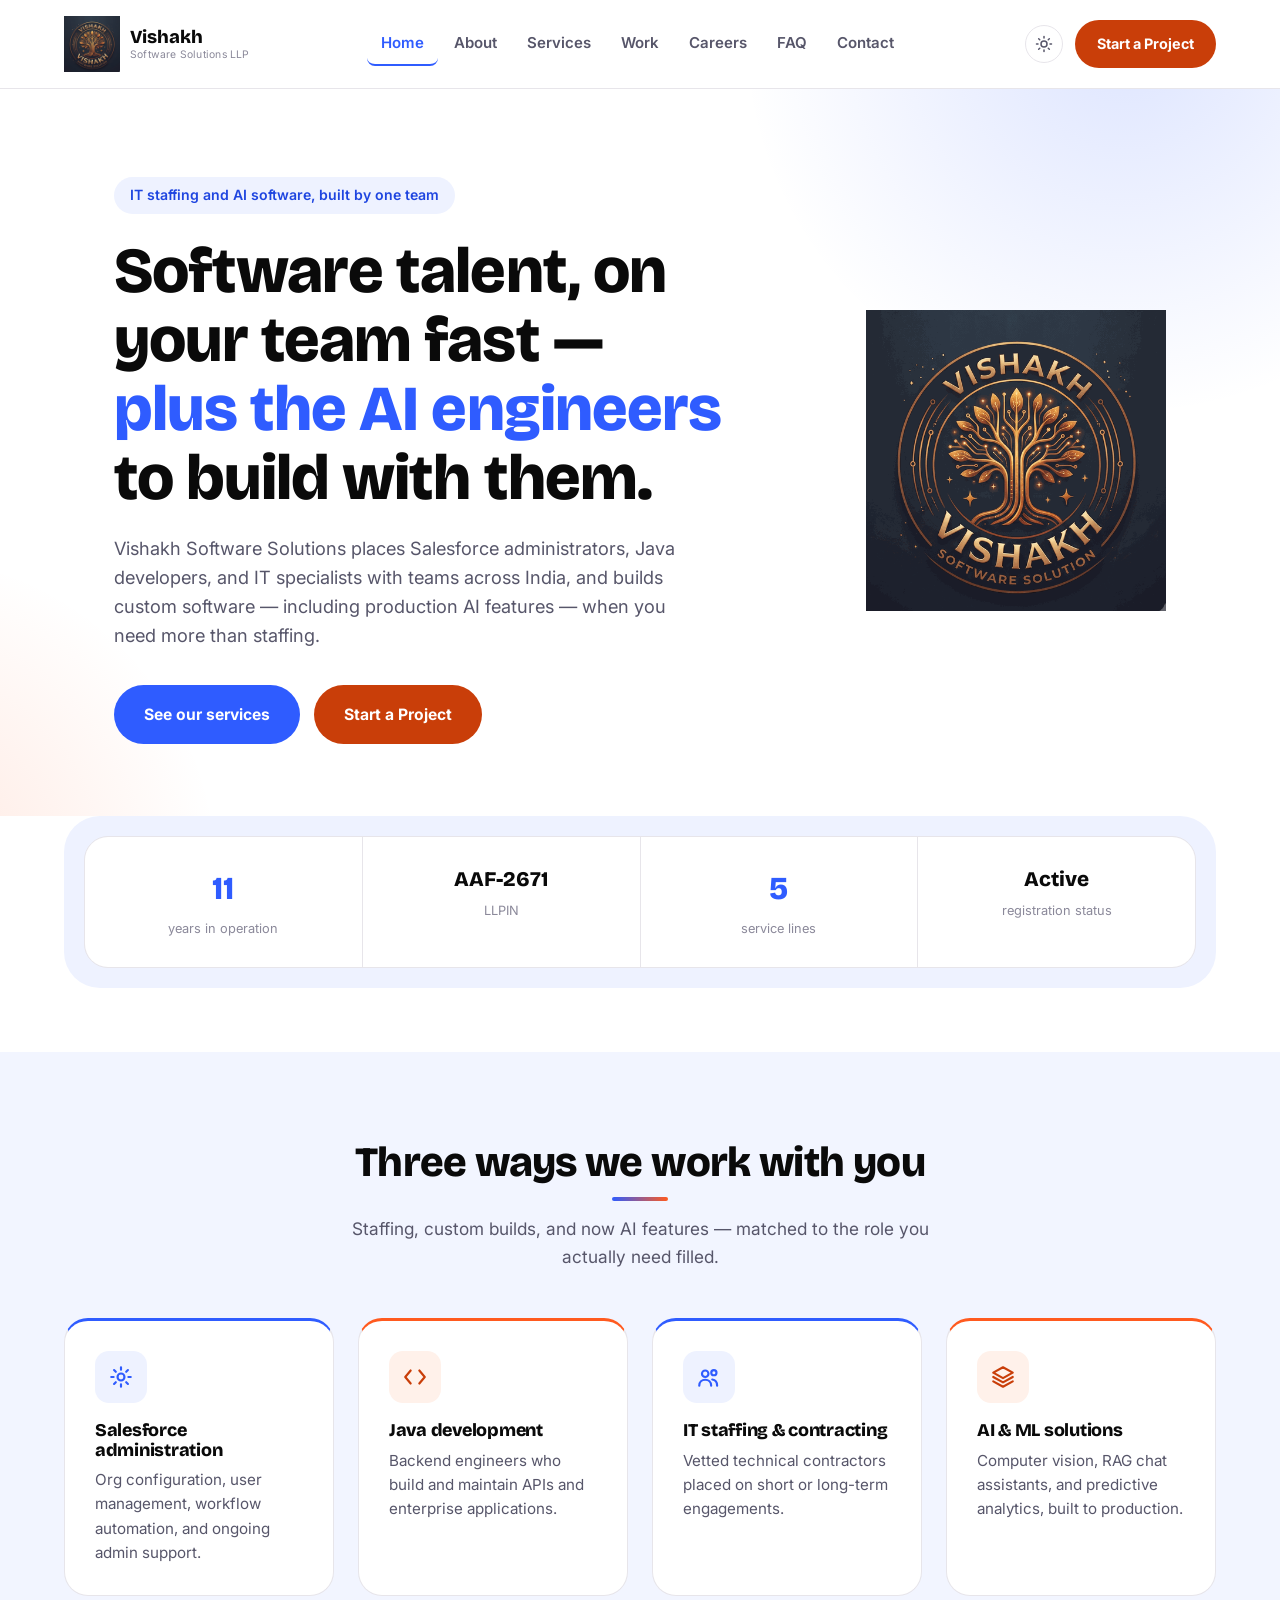
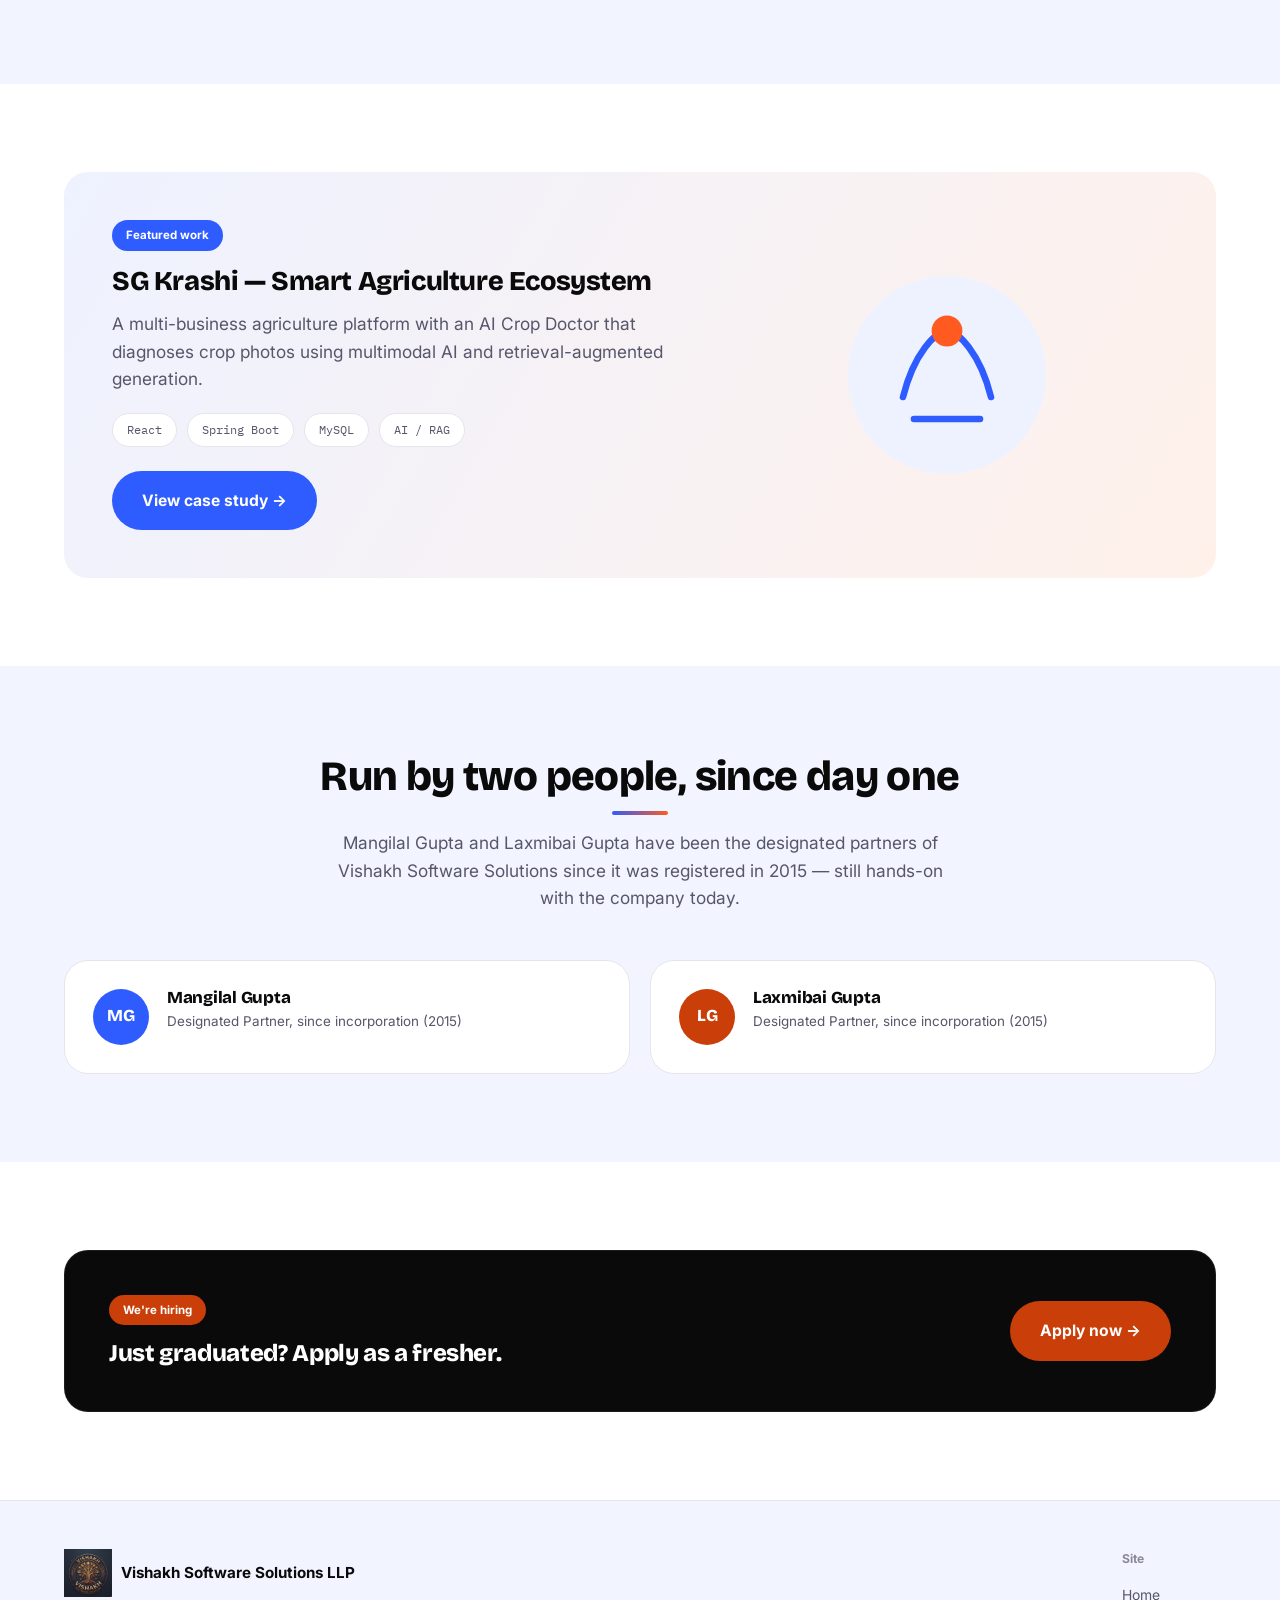
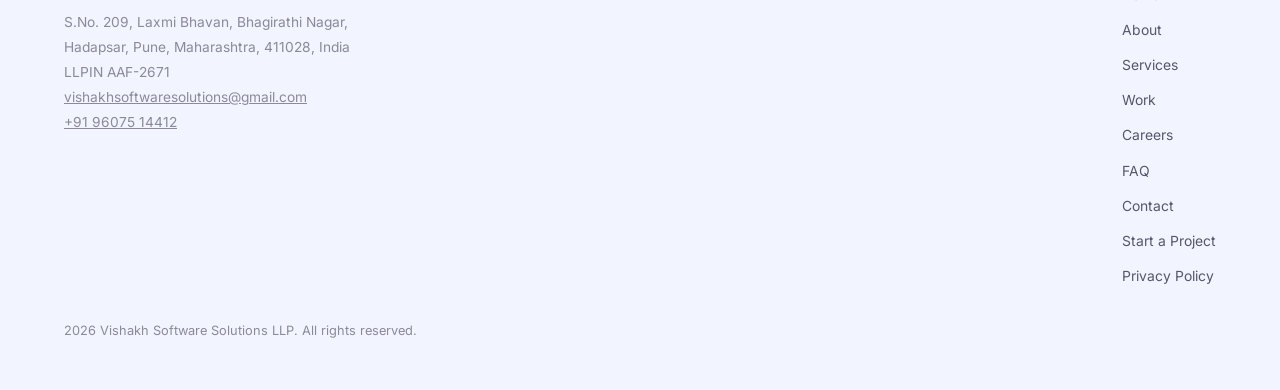
==== commit e80f939f: "Use the real logo everywhere: nav/footer, hero, about, favicons, OG image Replace the rejected tree-" ====
--- a/index.html
+++ b/index.html
@@ -5,18 +5,27 @@
 <script>(function(){try{var t=localStorage.getItem('vss-theme');if(t==='dark'){document.documentElement.setAttribute('data-theme','dark');}}catch(e){}})();</script>
 <meta name="viewport" content="width=device-width, initial-scale=1, viewport-fit=cover">
 <meta name="theme-color" content="#FFFFFF">
+<link rel="icon" href="favicon-32.png?v=3" sizes="32x32" type="image/png">
+<link rel="apple-touch-icon" href="apple-touch-icon.png?v=3">
+<link rel="icon" href="icon-192.png?v=3" sizes="192x192" type="image/png">
+<link rel="icon" href="icon-512.png?v=3" sizes="512x512" type="image/png">
 <title>Vishakh Software Solutions LLP — IT Staffing &amp; AI Engineering</title>
 <meta name="description" content="Vishakh Software Solutions LLP is a Pune-based IT staffing and software development company placing Salesforce administrators, Java developers, and IT specialists since 2015, and building AI-powered software including computer vision, RAG chat assistants, and predictive analytics.">
 <meta name="robots" content="index, follow">
-<link rel="canonical" href="https://YOUR-DOMAIN.com/">
+<link rel="canonical" href="https://vishakh-software-solution.netlify.app/">
 
 <meta property="og:type" content="website">
 <meta property="og:title" content="Vishakh Software Solutions LLP | IT Staffing &amp; AI Engineering, Pune">
 <meta property="og:description" content="Salesforce administrators, Java developers, and IT specialists — staffed or hired directly. Now building AI-powered software too. Based in Hadapsar, Pune since 2015.">
-<meta property="og:url" content="https://YOUR-DOMAIN.com/">
+<meta property="og:url" content="https://vishakh-software-solution.netlify.app/">
 <meta property="og:locale" content="en_IN">
-
-<meta name="twitter:card" content="summary">
+<meta property="og:image" content="https://vishakh-software-solution.netlify.app/og-image.png?v=3">
+<meta property="og:image:width" content="1200">
+<meta property="og:image:height" content="630">
+<meta property="og:image:alt" content="Vishakh Software Solutions LLP — IT staffing and AI software development, Pune">
+
+<meta name="twitter:card" content="summary_large_image">
+<meta name="twitter:image" content="https://vishakh-software-solution.netlify.app/og-image.png?v=3">
 <meta name="twitter:title" content="Vishakh Software Solutions LLP">
 <meta name="twitter:description" content="IT staffing &amp; AI software development in Pune, since 2015.">
 
@@ -28,6 +37,7 @@
   "legalName": "Vishakh Software Solutions LLP",
   "description": "IT staffing and software development company providing Salesforce administration, Java development, technical contracting, and AI/ML solutions.",
   "foundingDate": "2015-12-03",
+  "logo": "https://vishakh-software-solution.netlify.app/assets/logo/logo-512.png",
   "email": "vishakhsoftwaresolutions@gmail.com",
   "telephone": "+919607514412",
   "address": {
@@ -53,11 +63,7 @@
 <nav class="nav">
   <div class="nav-inner">
     <a href="index.html" class="brand">
-      <svg width="32" height="32" viewBox="0 0 40 40" aria-hidden="true">
-        <rect x="1" y="1" width="38" height="38" rx="10" fill="var(--primary)"/>
-        <path d="M11 11 L20.5 27 L30 11" fill="none" stroke="#FFFFFF" stroke-width="5" stroke-linecap="square" stroke-linejoin="miter"/>
-        <rect x="27" y="4" width="8" height="8" rx="2" fill="var(--secondary)"/>
-      </svg>
+      <img src="assets/logo/logo-128.png" width="56" height="56" alt="" class="brand-logo">
       <span class="brand-text">
         <span class="brand-mark">Vishakh</span>
         <span class="brand-sub">Software Solutions LLP</span>
@@ -87,12 +93,17 @@
 
   <div class="hero">
     <div class="wrap hero-inner">
-      <span class="tagline">IT staffing and AI software, built by one team</span>
-      <h1 class="hero-head">Software talent, on your team fast &mdash; <span class="accent-text">plus the AI engineers</span> to build with them.</h1>
-      <p class="hero-sub">Vishakh Software Solutions places Salesforce administrators, Java developers, and IT specialists with teams across India, and builds custom software &mdash; including production AI features &mdash; when you need more than staffing.</p>
-      <div class="hero-cta">
-        <a href="services.html" class="btn btn-primary">See our services</a>
-        <a href="work-with-us.html" class="btn btn-secondary">Start a Project</a>
+      <div class="hero-grid">
+        <div class="hero-text">
+          <span class="tagline">IT staffing and AI software, built by one team</span>
+          <h1 class="hero-head">Software talent, on your team fast &mdash; <span class="accent-text">plus the AI engineers</span> to build with them.</h1>
+          <p class="hero-sub">Vishakh Software Solutions places Salesforce administrators, Java developers, and IT specialists with teams across India, and builds custom software &mdash; including production AI features &mdash; when you need more than staffing.</p>
+          <div class="hero-cta">
+            <a href="services.html" class="btn btn-primary">See our services</a>
+            <a href="work-with-us.html" class="btn btn-secondary">Start a Project</a>
+          </div>
+        </div>
+        <img src="assets/logo/logo-512.png" width="299" height="300" alt="" loading="lazy" class="hero-logo reveal logo-fade">
       </div>
     </div>
   </div>
@@ -203,11 +214,7 @@
   <div class="wrap foot-grid">
     <div class="foot-col">
       <div style="display:flex;align-items:center;gap:9px;margin-bottom:14px;">
-        <svg viewBox="0 0 40 40" width="24" height="24" aria-hidden="true">
-          <rect x="1" y="1" width="38" height="38" rx="10" fill="var(--primary)"/>
-          <path d="M11 11 L20.5 27 L30 11" fill="none" stroke="#FFFFFF" stroke-width="5" stroke-linecap="square" stroke-linejoin="miter"/>
-          <rect x="27" y="4" width="8" height="8" rx="2" fill="var(--secondary)"/>
-        </svg>
+        <img src="assets/logo/logo-128.png" width="48" height="48" alt="" class="brand-logo">
         <h4 style="margin:0;color:var(--ink);font-size:.95rem;">Vishakh Software Solutions LLP</h4>
       </div>
       <p>S.No. 209, Laxmi Bhavan, Bhagirathi Nagar,</p>
--- a/styles.css
+++ b/styles.css
@@ -74,6 +74,7 @@
   .nav-inner{padding:14px 14px;}
   .brand-sub{display:none;}
   .brand-mark{font-size:1.02rem;}
+  .brand img{width:44px;height:44px;}
   .nav-right{gap:6px;}
   .nav-right a.nav-cta{padding:9px 12px;font-size:.78rem;}
   .nav-cta-full{display:none;}
@@ -82,11 +83,12 @@
   .nav-toggle{padding:7px 9px;font-size:.8rem;}
 }
 @media (max-width:340px){
-  .nav-inner{gap:4px;padding:10px 10px;}
-  .nav-right{gap:4px;}
+  .nav-inner{gap:3px;padding:10px 7px;}
+  .brand img{width:38px;height:38px;}
+  .nav-right{gap:3px;}
   .theme-toggle{width:28px;height:28px;}
-  .nav-toggle{padding:6px 7px;font-size:.72rem;}
-  .nav-right a.nav-cta{padding:7px 8px;font-size:.68rem;}
+  .nav-toggle{padding:6px 6px;font-size:.7rem;}
+  .nav-right a.nav-cta{padding:7px 6px;font-size:.66rem;}
 }
 .brand{display:flex;align-items:center;gap:10px;text-decoration:none;color:var(--ink);flex:none;}
 .brand-text{display:flex;flex-direction:column;line-height:1;gap:3px;}
@@ -149,6 +151,17 @@
 .hero-head{font-size:clamp(2.4rem,5.6vw,4rem);}
 .hero-sub{margin:22px auto 0;max-width:52ch;color:var(--ink-soft);font-size:1.14rem;}
 .hero-cta{margin-top:34px;display:flex;gap:14px;flex-wrap:wrap;justify-content:center;}
+.hero-grid{display:flex;flex-direction:column;align-items:center;gap:40px;}
+.hero-logo{width:100%;max-width:180px;height:auto;flex:none;}
+@media (min-width:860px){
+  .hero-inner{max-width:1100px;}
+  .hero-grid{flex-direction:row;align-items:center;justify-content:space-between;gap:56px;text-align:left;}
+  .hero-text{flex:1;}
+  .hero-text .tagline{margin-left:0;}
+  .hero-text .hero-sub{margin-left:0;}
+  .hero-text .hero-cta{justify-content:flex-start;}
+  .hero-logo{max-width:300px;}
+}
 
 /* stat strip */
 .strip-frame{background:var(--bg-tint-blue);border-radius:calc(var(--r-lg) + 12px);padding:20px;}
@@ -232,6 +245,13 @@
 
 .story p{max-width:66ch;color:var(--ink-soft);margin:0 0 18px;font-size:1.03rem;}
 .story p:last-child{margin-bottom:0;}
+.story-grid{display:flex;flex-direction:column;align-items:center;gap:32px;}
+.story-logo{width:100%;max-width:160px;height:auto;flex:none;}
+@media (min-width:860px){
+  .story-grid{flex-direction:row;align-items:center;gap:56px;}
+  .story{flex:1;}
+  .story-logo{max-width:220px;}
+}
 
 .cred-strip{display:grid;grid-template-columns:repeat(4,1fr);border:1px solid var(--line);border-radius:var(--r-lg);overflow:hidden;background:var(--surface);}
 @media (max-width:720px){.cred-strip{grid-template-columns:repeat(2,1fr);}}
@@ -392,7 +412,7 @@
 .addr-block h3{font-size:1.05rem;margin-bottom:16px;}
 .addr-block .k{font-size:.7rem;color:var(--ink-dim);margin:16px 0 4px;}
 .addr-block .k:first-of-type{margin-top:0;}
-.addr-block .v{margin:0;font-size:.98rem;}
+.addr-block .v{margin:0;font-size:.98rem;overflow-wrap:anywhere;}
 .note{font-size:.88rem;color:var(--ink-dim);margin-top:16px;}
 
 /* privacy page */
@@ -421,3 +441,8 @@
 .reveal{opacity:0;transform:translateY(24px);transition:opacity .6s ease,transform .6s ease;}
 .reveal.in-view{opacity:1;transform:translateY(0);}
 @media (prefers-reduced-motion:reduce){.reveal{opacity:1;transform:none;transition:none;}}
+
+/* logo fade-in only, no slide */
+.logo-fade{opacity:0;transform:none;transition:opacity .6s ease;}
+.logo-fade.in-view{opacity:1;}
+@media (prefers-reduced-motion:reduce){.logo-fade{opacity:1;transition:none;}}
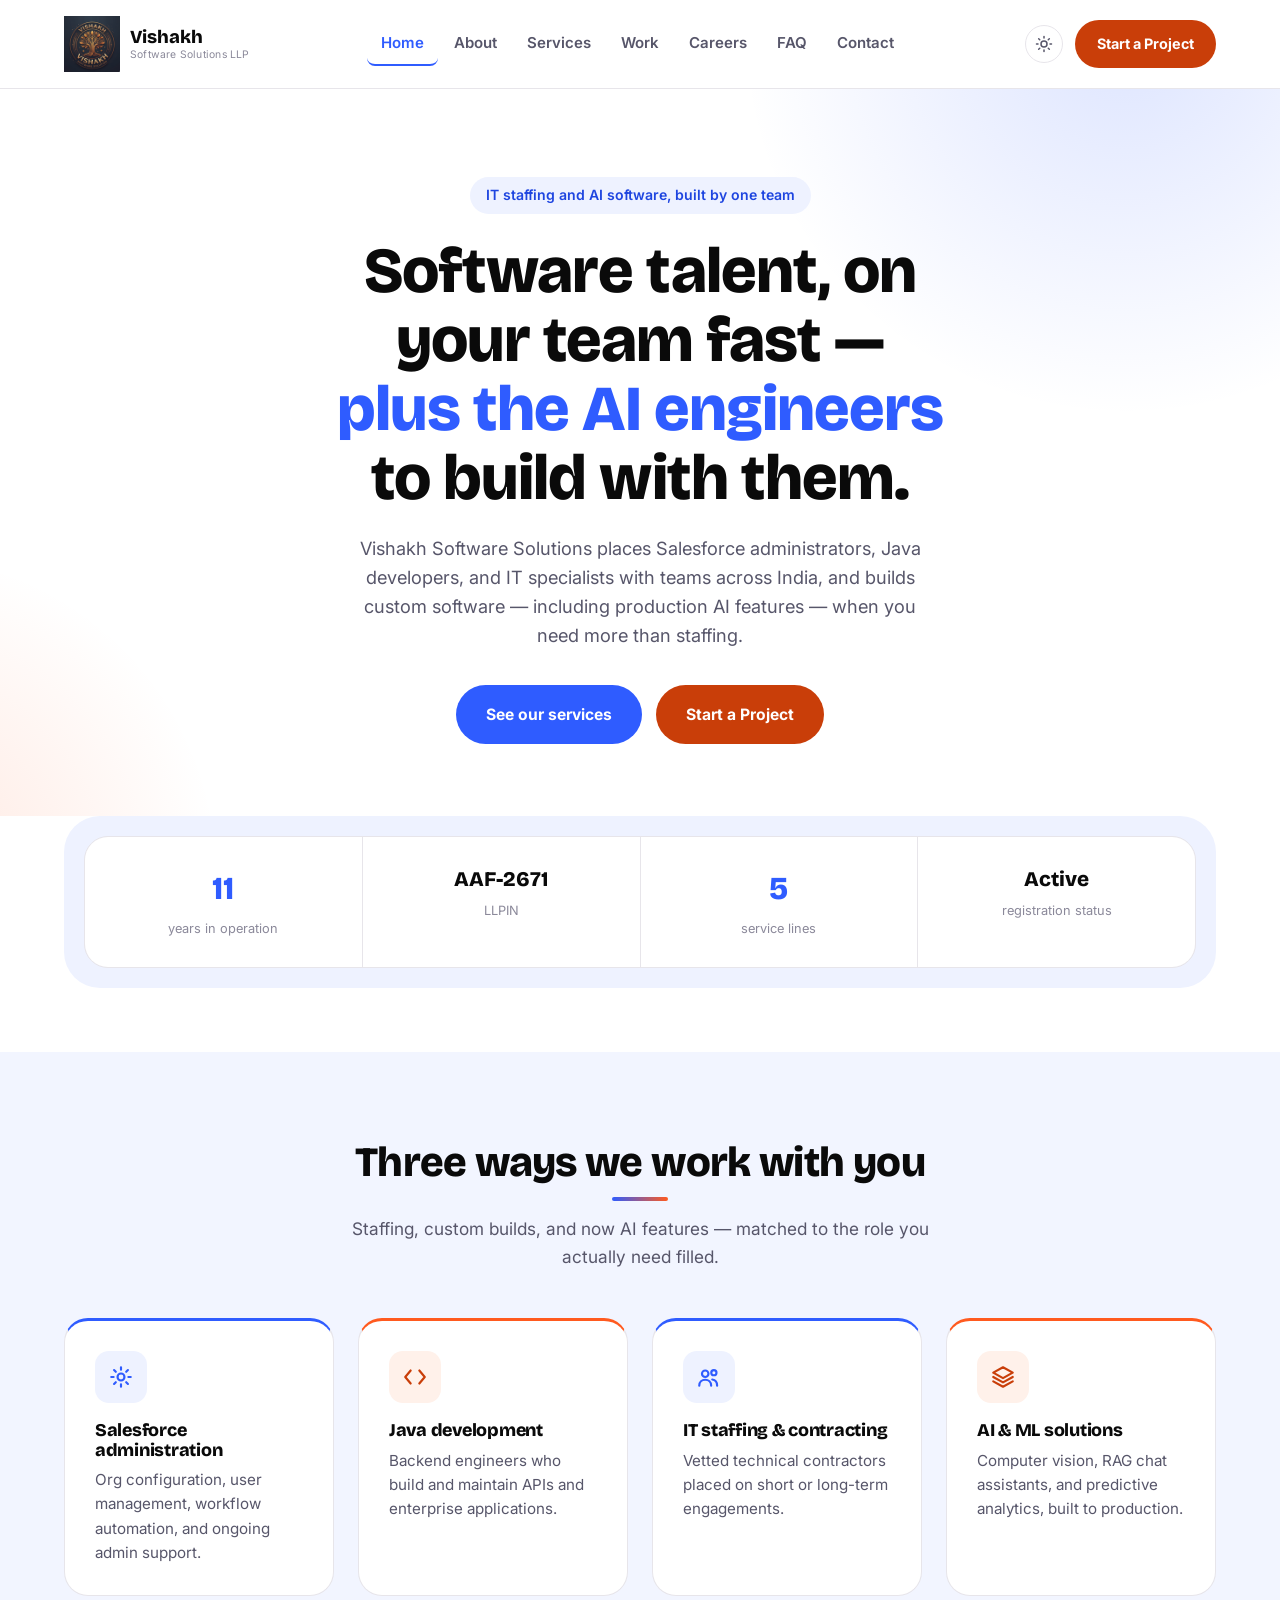
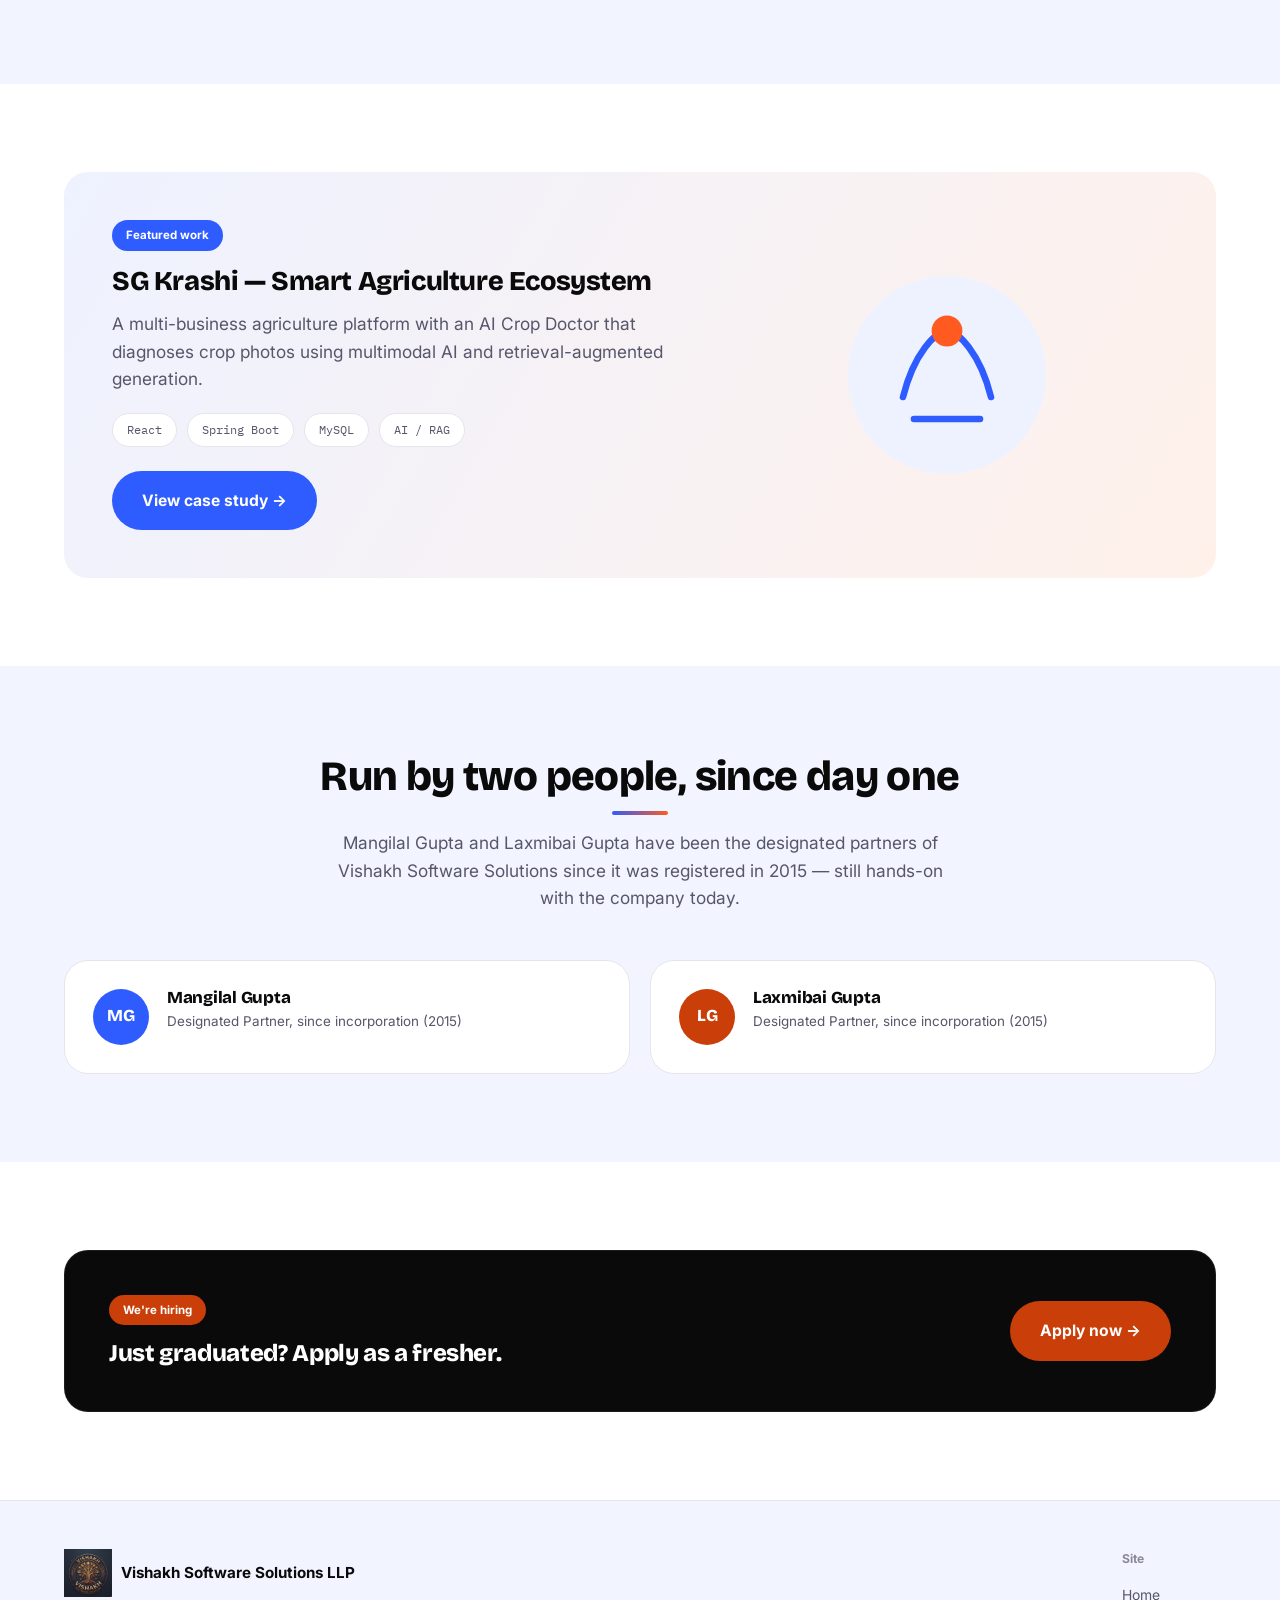
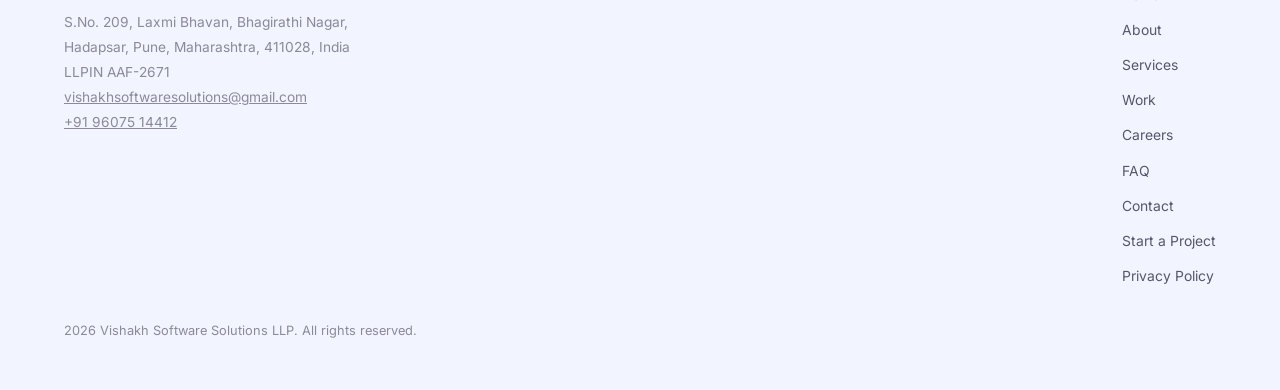
==== commit 2fa12b1c: "Remove large logo from index.html hero, restore single-column layout The hero's two-column grid (tex" ====
--- a/index.html
+++ b/index.html
@@ -93,17 +93,12 @@
 
   <div class="hero">
     <div class="wrap hero-inner">
-      <div class="hero-grid">
-        <div class="hero-text">
-          <span class="tagline">IT staffing and AI software, built by one team</span>
-          <h1 class="hero-head">Software talent, on your team fast &mdash; <span class="accent-text">plus the AI engineers</span> to build with them.</h1>
-          <p class="hero-sub">Vishakh Software Solutions places Salesforce administrators, Java developers, and IT specialists with teams across India, and builds custom software &mdash; including production AI features &mdash; when you need more than staffing.</p>
-          <div class="hero-cta">
-            <a href="services.html" class="btn btn-primary">See our services</a>
-            <a href="work-with-us.html" class="btn btn-secondary">Start a Project</a>
-          </div>
-        </div>
-        <img src="assets/logo/logo-512.png" width="299" height="300" alt="" loading="lazy" class="hero-logo reveal logo-fade">
+      <span class="tagline">IT staffing and AI software, built by one team</span>
+      <h1 class="hero-head">Software talent, on your team fast &mdash; <span class="accent-text">plus the AI engineers</span> to build with them.</h1>
+      <p class="hero-sub">Vishakh Software Solutions places Salesforce administrators, Java developers, and IT specialists with teams across India, and builds custom software &mdash; including production AI features &mdash; when you need more than staffing.</p>
+      <div class="hero-cta">
+        <a href="services.html" class="btn btn-primary">See our services</a>
+        <a href="work-with-us.html" class="btn btn-secondary">Start a Project</a>
       </div>
     </div>
   </div>
--- a/styles.css
+++ b/styles.css
@@ -151,17 +151,6 @@
 .hero-head{font-size:clamp(2.4rem,5.6vw,4rem);}
 .hero-sub{margin:22px auto 0;max-width:52ch;color:var(--ink-soft);font-size:1.14rem;}
 .hero-cta{margin-top:34px;display:flex;gap:14px;flex-wrap:wrap;justify-content:center;}
-.hero-grid{display:flex;flex-direction:column;align-items:center;gap:40px;}
-.hero-logo{width:100%;max-width:180px;height:auto;flex:none;}
-@media (min-width:860px){
-  .hero-inner{max-width:1100px;}
-  .hero-grid{flex-direction:row;align-items:center;justify-content:space-between;gap:56px;text-align:left;}
-  .hero-text{flex:1;}
-  .hero-text .tagline{margin-left:0;}
-  .hero-text .hero-sub{margin-left:0;}
-  .hero-text .hero-cta{justify-content:flex-start;}
-  .hero-logo{max-width:300px;}
-}
 
 /* stat strip */
 .strip-frame{background:var(--bg-tint-blue);border-radius:calc(var(--r-lg) + 12px);padding:20px;}
